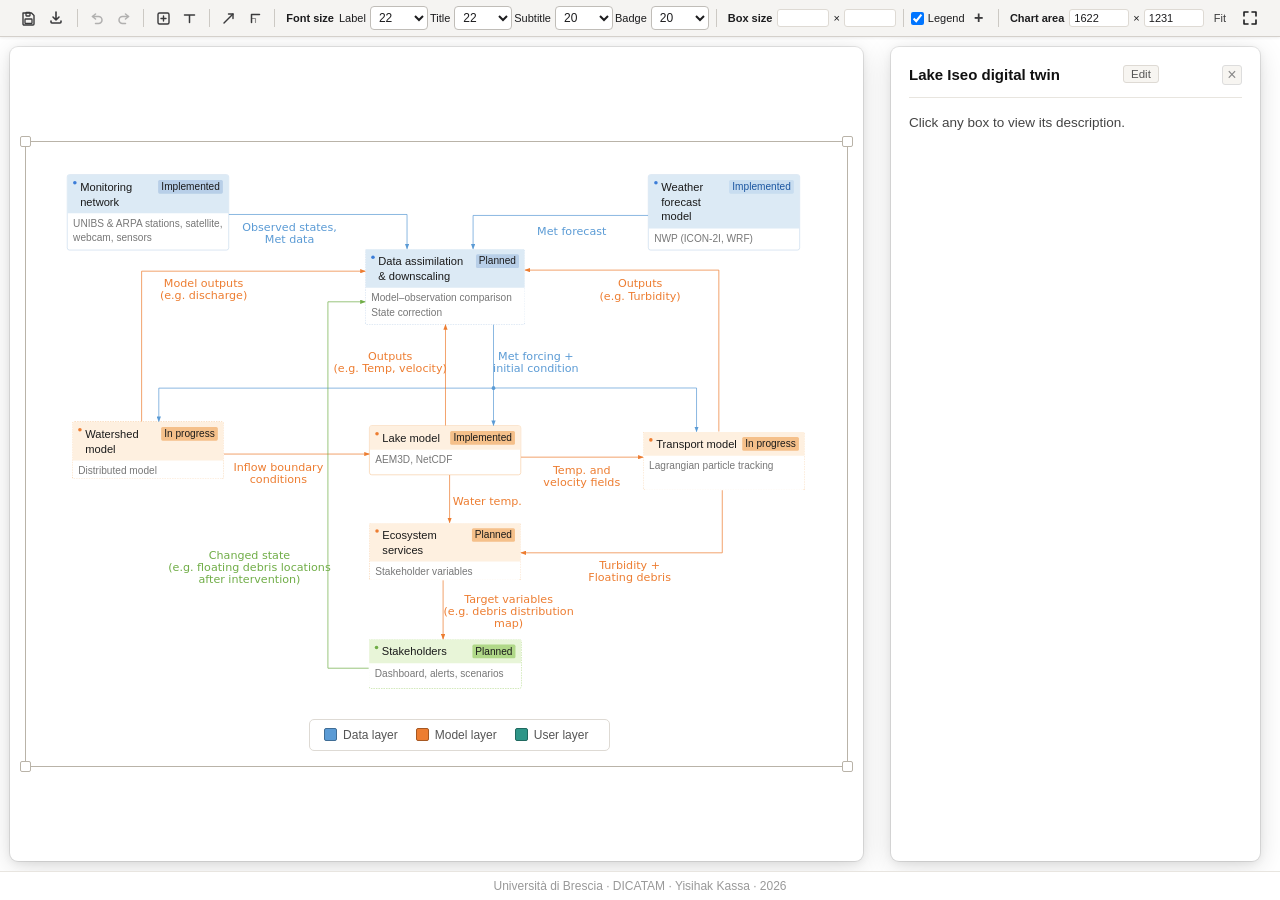
==== wiki/charts/Iseo_wiki.html @ 626d83ea "docs: publish interactive charts" ====
<!DOCTYPE html>
<html lang="en">
<head>
<meta charset="UTF-8">
<meta name="viewport" content="width=device-width, initial-scale=1.0">
<title>Lake Iseo Digital Twin — Data Flow</title>
<link rel="icon" href="data:image/svg+xml,%3Csvg xmlns='http://www.w3.org/2000/svg' viewBox='0 0 64 64'%3E%3Crect x='1' y='1' width='62' height='62' rx='13' fill='%23f7f5f1' stroke='%23d5d1c9' stroke-width='2'/%3E%3Cpath d='M32 32L14 14M32 32L50 14M32 32L32 52' stroke='%23b8b5b0' stroke-width='3' fill='none'/%3E%3Crect x='24' y='24' width='16' height='16' rx='4' fill='%233b7dd8'/%3E%3Ccircle cx='14' cy='14' r='6' fill='%233a8a3a'/%3E%3Ccircle cx='50' cy='14' r='6' fill='%23c89a20'/%3E%3Ccircle cx='32' cy='52' r='6' fill='%23999'/%3E%3C/svg%3E">
<link rel="stylesheet" href="chart.css">
<!-- KaTeX vendored locally (v0.17.0) so the page works offline -->
<link rel="stylesheet" href="vendor/katex/katex.min.css">
<script defer src="vendor/katex/katex.min.js"></script>
<script defer src="vendor/katex/contrib/auto-render.min.js"></script>
</head>
<body>

<div class="toolbar">
    <!-- File group: Save + Export -->
    <button id="save-btn" class="tb-icon-btn tb-edit" onclick="saveAll()" data-tip="Save">
      <svg width="15" height="15" viewBox="0 0 15 15" fill="none">
        <path d="M2 2h8.5L13 4.5V13a1 1 0 01-1 1H3a1 1 0 01-1-1V2z" stroke="currentColor" stroke-width="1.4" stroke-linejoin="round"/>
        <rect x="5" y="1.5" width="4" height="3.5" rx="0.5" stroke="currentColor" stroke-width="1.3"/>
        <rect x="4" y="8" width="7" height="4.5" rx="0.5" stroke="currentColor" stroke-width="1.3"/>
      </svg>
    </button>
    <div style="position:relative;display:inline-flex;">
      <button class="tb-icon-btn" onclick="toggleExportDrop(event)" data-tip="Export">
        <svg width="14" height="14" viewBox="0 0 14 14" fill="none">
          <path d="M7 1v8M4 6l3 3 3-3M2 10v1a1 1 0 001 1h8a1 1 0 001-1v-1" stroke="currentColor" stroke-width="1.6" stroke-linecap="round" stroke-linejoin="round"/>
        </svg>
      </button>
      <div class="export-drop" id="export-drop">
        <button onclick="exportPNG(); closeExportDrop()">
          <svg width="14" height="14" viewBox="0 0 14 14" fill="none"><rect x="1" y="1" width="12" height="12" rx="2" stroke="#888" stroke-width="1.3"/><path d="M3 9l2.5-3L8 8.5 9.5 6.5 11 9" stroke="#888" stroke-width="1.2" stroke-linecap="round" stroke-linejoin="round"/></svg>
          PNG
        </button>
        <button onclick="exportSVG(); closeExportDrop()">
          <svg width="14" height="14" viewBox="0 0 14 14" fill="none"><path d="M2 4a2 2 0 012-2h4l4 4v4a2 2 0 01-2 2H4a2 2 0 01-2-2V4z" stroke="#888" stroke-width="1.3"/><path d="M8 2v4h4" stroke="#888" stroke-width="1.3" stroke-linecap="round"/></svg>
          SVG
        </button>
        <button onclick="exportPDF(); closeExportDrop()">
          <svg width="14" height="14" viewBox="0 0 14 14" fill="none"><rect x="1" y="1" width="12" height="12" rx="2" stroke="#888" stroke-width="1.3"/><path d="M4 5h3.5a1.5 1.5 0 010 3H4V5z" stroke="#888" stroke-width="1.2" stroke-linecap="round"/><path d="M4 9h6" stroke="#888" stroke-width="1.2" stroke-linecap="round"/></svg>
          PDF
        </button>
      </div>
    </div>

    <div class="tb-sep tb-edit"></div>
    <!-- History group: Undo + Redo -->
    <button id="btn-undo" class="tb-icon-btn tb-edit" onclick="undo()" disabled data-tip="Undo (Ctrl+Z)">
      <svg width="15" height="15" viewBox="0 0 15 15" fill="none">
        <path d="M2.5 5.5h6a3.5 3.5 0 010 7H5.5" stroke="currentColor" stroke-width="1.5" stroke-linecap="round" stroke-linejoin="round"/>
        <path d="M5.5 3L2.5 5.5l3 2.5" stroke="currentColor" stroke-width="1.5" stroke-linecap="round" stroke-linejoin="round"/>
      </svg>
    </button>
    <button id="btn-redo" class="tb-icon-btn tb-edit" onclick="redo()" disabled data-tip="Redo (Ctrl+Y)">
      <svg width="15" height="15" viewBox="0 0 15 15" fill="none">
        <path d="M12.5 5.5H6.5a3.5 3.5 0 000 7H9.5" stroke="currentColor" stroke-width="1.5" stroke-linecap="round" stroke-linejoin="round"/>
        <path d="M9.5 3l3 2.5-3 2.5" stroke="currentColor" stroke-width="1.5" stroke-linecap="round" stroke-linejoin="round"/>
      </svg>
    </button>

    <div class="tb-sep tb-edit"></div>
    <!-- Insert group: Box + Text -->
    <button class="tb-icon-btn tb-edit" onclick="showAddNodeDialog()" data-tip="Add box">
      <svg width="15" height="15" viewBox="0 0 15 15" fill="none">
        <rect x="2" y="2" width="11" height="11" rx="1.5" stroke="currentColor" stroke-width="1.4"/>
        <path d="M7.5 5v5M5 7.5h5" stroke="currentColor" stroke-width="1.4" stroke-linecap="round"/>
      </svg>
    </button>
    <button class="tb-icon-btn tb-edit" onclick="addFloatingText()" data-tip="Add text label">
      <svg width="15" height="15" viewBox="0 0 15 15" fill="none">
        <path d="M2.5 4h10M7.5 4v7.5" stroke="currentColor" stroke-width="1.5" stroke-linecap="round"/>
      </svg>
    </button>

    <div class="tb-sep tb-edit"></div>
    <!-- Draw group: Arrow + Ortho constraint + Delete arrow -->
    <button id="btn-add-arrow" class="tb-icon-btn tb-edit" onclick="startDrawMode()" data-tip="Draw arrow">
      <svg width="15" height="15" viewBox="0 0 15 15" fill="none">
        <path d="M3 12L12 3" stroke="currentColor" stroke-width="1.4" stroke-linecap="round"/>
        <path d="M12 3H7.5M12 3V7.5" stroke="currentColor" stroke-width="1.4" stroke-linecap="round" stroke-linejoin="round"/>
      </svg>
    </button>
    <button id="btn-ortho-drag" class="tb-icon-btn tb-edit" onclick="toggleOrthoDrag()" data-tip="Constrain drag to H/V axis">
      <svg width="15" height="15" viewBox="0 0 15 15" fill="none">
        <path d="M3.5 11.5V3.5h8" stroke="currentColor" stroke-width="1.5" stroke-linecap="round" stroke-linejoin="round"/>
        <path d="M3.5 7.5h4v4" stroke="currentColor" stroke-width="1.1" stroke-linecap="round" stroke-linejoin="round" opacity="0.55"/>
      </svg>
    </button>
    <button id="btn-delete-arrow" class="tb-icon-btn tb-edit" onclick="deleteSelectedArrow()" data-tip="Delete selected arrow" style="display:none;color:#c0392b;">
      <svg width="15" height="15" viewBox="0 0 15 15" fill="none">
        <path d="M3 12L11 4" stroke="currentColor" stroke-width="1.3" stroke-linecap="round" opacity="0.4"/>
        <path d="M11 4H7.5M11 4V7.5" stroke="currentColor" stroke-width="1.3" stroke-linecap="round" stroke-linejoin="round" opacity="0.4"/>
        <path d="M2.5 11l3 3M5.5 11l-3 3" stroke="currentColor" stroke-width="1.5" stroke-linecap="round"/>
      </svg>
    </button>

    <div class="tb-sep tb-edit"></div>
    <!-- Format group: font sizes -->
    <span class="tb-group-label tb-edit">Font size</span>
    <div class="tb-fs-row tb-edit" data-tip="Arrow label font size">
      <span class="tb-label">Label</span>
      <select id="label-font-size">
        <option>8</option><option>9</option><option>10</option><option>11</option>
        <option>11.5</option><option>12</option><option>13</option>
        <option>14</option><option>16</option><option>18</option><option selected>20</option>
        <option>22</option><option>24</option><option>28</option><option>36</option>
        <option>48</option><option>72</option>
      </select>
    </div>
    <div class="tb-fs-row tb-edit" data-tip="Node title font size">
      <span class="tb-label">Title</span>
      <select id="ntitle-font-size">
        <option>8</option><option>9</option><option>10</option><option>11</option>
        <option>11.5</option><option>12</option><option>13</option>
        <option>14</option><option>16</option><option>18</option><option selected>20</option>
        <option>22</option><option>24</option><option>28</option><option>36</option>
        <option>48</option><option>72</option>
      </select>
    </div>
    <div class="tb-fs-row tb-edit" data-tip="Node subtitle font size">
      <span class="tb-label">Subtitle</span>
      <select id="nsub-font-size">
        <option>8</option><option>9</option><option>10</option><option>11</option>
        <option>11.5</option><option>12</option><option>13</option>
        <option>14</option><option>16</option><option>18</option><option selected>20</option>
        <option>22</option><option>24</option><option>28</option><option>36</option>
        <option>48</option><option>72</option>
      </select>
    </div>
    <div class="tb-fs-row tb-edit" data-tip="Status badge font size">
      <span class="tb-label">Badge</span>
      <select id="badge-font-size">
        <option>8</option><option>9</option><option>10</option><option>11</option>
        <option>11.5</option><option>12</option><option>13</option>
        <option>14</option><option>16</option><option>18</option><option selected>20</option>
        <option>22</option><option>24</option><option>28</option><option>36</option>
        <option>48</option><option>72</option>
      </select>
    </div>

    <div class="tb-sep tb-edit"></div>
    <!-- Box group: exact dimensions for the open box, or every shift-selected box. -->
    <span class="tb-group-label tb-edit">Box size</span>
    <div class="tb-fs-row tb-edit" data-tip="Width × height of the selected box or boxes, in canvas units">
      <input type="number" id="node-w-input" min="80" max="20000" step="1"
             aria-label="Box width"
             style="width:52px;font-family:inherit;font-size:11px;padding:2px 4px;
                    border:1px solid #dedad4;border-radius:3px;background:#fff;color:#1c1c1e;">
      <span class="tb-label">×</span>
      <input type="number" id="node-h-input" min="36" max="20000" step="1"
             aria-label="Box height"
             style="width:52px;font-family:inherit;font-size:11px;padding:2px 4px;
                    border:1px solid #dedad4;border-radius:3px;background:#fff;color:#1c1c1e;">
    </div>

    <div class="tb-sep"></div>
    <!-- Legend group: show/hide toggle + add item (kept out of the legend's
         own flex row so its measured width/drag-box never includes an add
         control — see chart.md "Legend" section) -->
    <label class="tb-fs-row" style="cursor:pointer;" data-tip="Show / hide the colour legend">
      <input type="checkbox" id="legend-toggle" checked style="cursor:pointer;margin:0;">
      <span class="tb-label">Legend</span>
    </label>
    <button class="tb-icon-btn tb-edit" onclick="addLegendItem()" data-tip="Add legend item" style="font-size:16px;font-weight:600;">+</button>

    <div class="tb-sep tb-edit"></div>
    <!-- Chart area group: exact dimensions of the bordered drawing region, the
         typed alternative to dragging the stage's edge/corner grips. -->
    <span class="tb-group-label tb-edit">Chart area</span>
    <div class="tb-fs-row tb-edit" data-tip="Width × height of the bordered chart area, in canvas units">
      <input type="number" id="canvas-w-input" min="300" max="20000" step="10"
             style="width:60px;font-family:inherit;font-size:11px;padding:2px 4px;
                    border:1px solid #dedad4;border-radius:3px;background:#fff;color:#1c1c1e;">
      <span class="tb-label">×</span>
      <input type="number" id="canvas-h-input" min="300" max="20000" step="10"
             style="width:60px;font-family:inherit;font-size:11px;padding:2px 4px;
                    border:1px solid #dedad4;border-radius:3px;background:#fff;color:#1c1c1e;">
    </div>
    <button class="tb-icon-btn tb-text-btn tb-edit" onclick="fitCanvasToContent()"
            data-tip="Shrink-wrap the chart area around its content">Fit</button>

  <!-- View group: Fullscreen alone, pushed to the right -->
  <div class="export-wrap">
    <button id="btn-fullscreen" onclick="toggleFullscreen()" data-tip="Fullscreen">
      <svg width="14" height="14" viewBox="0 0 14 14" fill="none">
        <path id="fs-icon-path" d="M1 5V1h4M9 1h4v4M13 9v4H9M5 13H1V9" stroke="#1c1c1e" stroke-width="1.6" stroke-linecap="round" stroke-linejoin="round"/>
      </svg>
    </button>
  </div>

</div><!-- /toolbar -->

<div class="body">

  <div class="chart-area">

  <div id="readonly-export">
    <button onclick="toggleReadonlyExport(event)" aria-label="Export chart">
      <svg width="14" height="14" viewBox="0 0 14 14" fill="none" aria-hidden="true">
        <path d="M7 1v8M4 6l3 3 3-3M2 10v1a1 1 0 001 1h8a1 1 0 001-1v-1" stroke="currentColor" stroke-width="1.6" stroke-linecap="round" stroke-linejoin="round"/>
      </svg>
      <span>Download</span>
    </button>
    <div id="readonly-export-drop">
      <button onclick="exportPNG(); closeReadonlyExport()">PNG</button>
      <button onclick="exportSVG(); closeReadonlyExport()">SVG</button>
      <button onclick="exportPDF(); closeReadonlyExport()">PDF</button>
    </div>
  </div>

  <div class="canvas-wrap">
  <div class="canvas-stage" id="canvas-stage">
  <div class="canvas" id="canvas">
  <div id="canvas-margin-guide"></div>
  <div class="center-snap-guide vertical" id="center-snap-guide-x"></div>
  <div class="center-snap-guide horizontal" id="center-snap-guide-y"></div>
  <svg id="svgl" xmlns="http://www.w3.org/2000/svg">
    <defs>
      <!-- blue: atmospheric forcing -->
      <marker id="mbl" markerWidth="8" markerHeight="6" refX="7" refY="3" orient="auto"><polygon points="0,0 8,3 0,6" fill="#5b9bd5"/></marker>
      <!-- teal: hydrological forcing -->
      <marker id="mtl" markerWidth="8" markerHeight="6" refX="7" refY="3" orient="auto"><polygon points="0,0 8,3 0,6" fill="#2e9688"/></marker>
      <!-- orange: validation -->
      <marker id="mor" markerWidth="8" markerHeight="6" refX="7" refY="3" orient="auto"><polygon points="0,0 8,3 0,6" fill="#ed7d31"/></marker>
      <!-- green: assimilation -->
      <marker id="mgr" markerWidth="8" markerHeight="6" refX="7" refY="3" orient="auto"><polygon points="0,0 8,3 0,6" fill="#70ad47"/></marker>
      <!-- purple: model cascade -->
      <marker id="mpu" markerWidth="8" markerHeight="6" refX="7" refY="3" orient="auto"><polygon points="0,0 8,3 0,6" fill="#7030a0"/></marker>
    </defs>
  </svg>

  <!-- DATA SOURCES (top row) -->
  <div class="node" id="N-icon" style="width:180px;" onclick="open_panel('icon')">
    <div class="node-head"><div class="dot"></div><span class="ntitle"></span><span class="badge"></span></div>
    <div class="nsub"></div>
  </div>

  <div class="node src" id="N-mon" style="width:200px;" onclick="open_panel('mon')">
    <div class="node-head"><div class="dot"></div><span class="ntitle"></span><span class="badge"></span></div>
    <div class="nsub"></div>
  </div>

  <!-- MODELS -->
  <div class="node" id="N-aem" style="width:250px;" onclick="open_panel('aem')">
    <div class="node-head"><div class="dot"></div><span class="ntitle"></span><span class="badge"></span></div>
    <div class="nsub"></div>
  </div>

  <div class="node prog" id="N-wsm" style="width:180px;" onclick="open_panel('wsm')">
    <div class="node-head"><div class="dot"></div><span class="ntitle"></span><span class="badge"></span></div>
    <div class="nsub"></div>
  </div>

  <div class="node plan" id="N-tbm" style="width:195px;" onclick="open_panel('tbm')">
    <div class="node-head"><div class="dot"></div><span class="ntitle"></span><span class="badge"></span></div>
    <div class="nsub"></div>
  </div>

  <div class="node plan" id="N-eco" style="width:185px;" onclick="open_panel('eco')">
    <div class="node-head"><div class="dot"></div><span class="ntitle"></span><span class="badge"></span></div>
    <div class="nsub"></div>
  </div>

  <!-- VALIDATION / DATA ASSIMILATION -->
  <div class="node prog" id="N-vda" style="width:250px;" onclick="open_panel('vda')">
    <div class="node-head"><div class="dot"></div><span class="ntitle"></span><span class="badge"></span></div>
    <div class="nsub"></div>
  </div>

  <!-- OUTPUTS -->
  <div class="node" id="N-arc" style="width:280px;" onclick="open_panel('arc')">
    <div class="node-head"><div class="dot"></div><span class="ntitle"></span><span class="badge"></span></div>
    <div class="nsub"></div>
  </div>

  <div class="node" id="N-dash" style="width:160px;" onclick="open_panel('dash')">
    <div class="node-head"><div class="dot"></div><span class="ntitle"></span><span class="badge"></span></div>
    <div class="nsub"></div>
  </div>

  <div class="node plan" id="N-stk" style="width:155px;" onclick="open_panel('stk')">
    <div class="node-head"><div class="dot"></div><span class="ntitle"></span><span class="badge"></span></div>
    <div class="nsub"></div>
  </div>

  </div><!-- /canvas -->

  <div id="canvas-legend" title="Drag to move · Double-click a label to rename · Click a swatch to recolour · Drag right edge to resize"
    style="position:absolute;left:50%;bottom:14px;transform:translateX(-50%);
    z-index:4;display:flex;flex-direction:row;flex-wrap:wrap;align-items:center;gap:8px 18px;
    pointer-events:auto;cursor:move;
    background:rgba(255,255,255,0.88);border:1px solid #dedad4;border-radius:5px;
    padding:8px 14px;
    font-family:-apple-system,BlinkMacSystemFont,'Segoe UI',sans-serif;font-size:12px;color:#555;">
  </div>

  <div class="stage-rh stage-rh-n" data-dir="n" title="Drag to resize"></div>
  <div class="stage-rh stage-rh-s" data-dir="s" title="Drag to resize"></div>
  <div class="stage-rh stage-rh-e" data-dir="e" title="Drag to resize"></div>
  <div class="stage-rh stage-rh-w" data-dir="w" title="Drag to resize"></div>
  <div class="stage-resize-handle se" id="stage-resize-handle" data-dir="se" title="Drag to resize the chart area"></div>
  <div class="stage-resize-handle sw" data-dir="sw" title="Drag to resize the chart area"></div>
  <div class="stage-resize-handle ne" data-dir="ne" title="Drag to resize the chart area"></div>
  <div class="stage-resize-handle nw" data-dir="nw" title="Drag to resize the chart area"></div>

  </div><!-- /canvas-stage -->

  </div><!-- /canvas-wrap -->

  </div><!-- /chart-area -->

  <div class="split-handle" id="split-handle" title="Drag to resize"></div>

  <!-- SIDE PANEL -->
  <div class="side" id="side">
    <div class="side-inner" id="side-inner">
      <div class="side-header">
        <div>
          <div class="side-title" id="side-title"></div>
        </div>
        <span class="side-badge" id="side-badge"></span>
        <button class="side-edit-btn" id="side-edit-btn" onclick="toggleSidebarEdit()">Edit</button>
        <div class="side-close" onclick="close_panel()">×</div>
      </div>
      <div id="side-content"></div>
    </div>
  </div>

  <!-- EDIT PANE -->
  <div class="side-edit-pane" id="side-edit-pane">
    <div class="side-edit-inner">
      <div class="side-edit-header">
        <span class="side-edit-label">Editor</span>
        <div class="side-edit-actions">
          <button class="side-save-btn" onclick="saveSidebarEdit()">Save</button>
          <button class="side-cancel-btn" onclick="cancelSidebarEdit()">Close</button>
        </div>
      </div>
      <div class="side-edit-fields" id="side-edit-fields">
        <label class="side-edit-field">
          <span class="side-edit-fieldlabel">Title</span>
          <input type="text" id="side-title-input" oninput="onSidebarMetaInput()" placeholder="Box title">
        </label>
        <label class="side-edit-field">
          <span class="side-edit-fieldlabel">Status banner</span>
          <input type="text" id="side-badge-input" oninput="onSidebarMetaInput()" placeholder="e.g. Planned">
        </label>
      </div>
      <textarea id="side-textarea" oninput="onSidebarInput()" placeholder="Write content here.&#10;&#10;$x^2$ inline math&#10;$$\frac{a}{b}$$ display math"></textarea>
      <div class="side-math-hint"># Heading · **bold** · *italic* · `code` · [text](url) · - list · --- · $…$ math · Ctrl+S</div>
    </div>
  </div>

</div><!-- /body -->
<div id="ui-tooltip"></div>

<footer>
  <span id="footer-text">Università di Brescia · DICATAM · Yisihak Kassa · 2026</span>
</footer>

<script id="chart-document" type="application/json">
{
  "schemaVersion": 1,
  "data": {
    "icon": {
      "title": "NWP",
      "badge": "Implemented",
      "bcls": "impl",
      "nsub": "ICON-2I · GRIB"
    },
    "mon": {
      "title": "Monitoring network",
      "badge": "Implemented",
      "bcls": "impl",
      "nsub": "UNIBS stations (Castro, Iseo) · ARPA Darfo"
    },
    "aem": {
      "title": "AEM3D lake model",
      "badge": "Implemented",
      "bcls": "impl",
      "nsub": "3-D hydro · 35 MET zones · twice-daily"
    },
    "wsm": {
      "title": "Watershed model",
      "badge": "Implemented",
      "bcls": "impl",
      "nsub": "Distributed model"
    },
    "tbm": {
      "title": "Transport & biogeochem model",
      "badge": "Planned",
      "bcls": "plan",
      "nsub": "sediment · nutrients · tracers"
    },
    "eco": {
      "title": "Ecosystem services",
      "badge": "Planned",
      "bcls": "plan",
      "nsub": "DO · algae · habitat · alerts"
    },
    "vda": {
      "title": "Validation & data assimilation",
      "badge": "In progress",
      "bcls": "prog",
      "nsub": "Model–observation comparison\u003cbr>State correction (planned)"
    },
    "arc": {
      "title": "Forecast archive",
      "badge": "Implemented",
      "bcls": "impl",
      "nsub": "72-h T · velocity · level · CF-NetCDF"
    },
    "dash": {
      "title": "Dashboard",
      "badge": "Implemented",
      "bcls": "impl",
      "nsub": "React · FastAPI · D3.js"
    },
    "stk": {
      "title": "Stakeholders",
      "badge": "Planned",
      "bcls": "plan",
      "nsub": "alerts · scenarios · dam control"
    }
  },
  "canvas": {
    "w": 1622,
    "h": 1231,
    "manual": false,
    "scale": 1
  },
  "positions": {
    "icon": {
      "x": 1229,
      "y": 64,
      "w": 300,
      "h": 150
    },
    "mon": {
      "x": 81,
      "y": 64,
      "w": 320,
      "h": 150
    },
    "aem": {
      "x": 678,
      "y": 560,
      "w": 300,
      "h": 98
    },
    "wsm": {
      "x": 91,
      "y": 552,
      "w": 300,
      "h": 114
    },
    "tbm": {
      "x": 1219,
      "y": 572,
      "w": 320,
      "h": 116
    },
    "eco": {
      "x": 678,
      "y": 752,
      "w": 300,
      "h": 114
    },
    "vda": {
      "x": 670,
      "y": 211,
      "w": 316,
      "h": 150
    },
    "stk": {
      "x": 677,
      "y": 982,
      "w": 302,
      "h": 98
    }
  },
  "labelPositions": {
    "arrow_1780231744722_lbl": {
      "x": 833.4323933023496,
      "y": 1073.5590516528734,
      "r": 0
    },
    "arrow_1780244085872_lbl": {
      "x": 580.7997727346083,
      "y": 633.6963645441867,
      "r": 270
    },
    "arrow_1780247906340_lbl": {
      "x": 483.62867721413926,
      "y": 712.4739816043522,
      "r": 0
    },
    "arrow_1780758105910_lbl": {
      "x": 1040.5980221817035,
      "y": 645.675881932744,
      "r": 270
    },
    "arrow_1783328888956_lbl": {
      "x": 901.5566464548671,
      "y": 649.1795881078518,
      "r": 270
    },
    "arrow_1787157009436_lbl": {
      "x": 520.5730341451522,
      "y": 175.15897806187238,
      "r": 0
    },
    "arrow_1787157209542_lbl": {
      "x": 1078.2364161696605,
      "y": 183.85213240868381,
      "r": 0
    },
    "arrow_1787157290240_lbl": {
      "x": 1007.3193444136912,
      "y": 431.2603593578145,
      "r": 0
    },
    "arrow_1787157559462_lbl": {
      "x": 1192.5593007053048,
      "y": 844.3061249638757,
      "r": 0
    },
    "arrow_1787158048524_lbl": {
      "x": 445.9616788321167,
      "y": 791.219432806334,
      "r": 0
    },
    "arrow_1787158250409_lbl": {
      "x": 911.4147419423563,
      "y": 716.2996198030719,
      "r": 0
    },
    "arrow_1787158357139_lbl": {
      "x": 1098.0219717738926,
      "y": 655.1644237079252,
      "r": 0
    },
    "arrow_1787158858606_lbl": {
      "x": 350.8500683504452,
      "y": 285.9522068709198,
      "r": 0
    },
    "arrow_1787158917851_lbl": {
      "x": 719.4895090919235,
      "y": 431.18222106206315,
      "r": 0
    },
    "arrow_1787158961352_lbl": {
      "x": 1213.258446116651,
      "y": 287.32959612128394,
      "r": 0
    },
    "arrow_1787162081123_lbl": {
      "x": 498.54723335878685,
      "y": 650.0048929231065,
      "r": 0
    },
    "arrow_1787158152295_lbl": {
      "x": 953.4784418013293,
      "y": 909.9291952369858,
      "r": 0
    },
    "arrow_1787597335761_lbl": {
      "x": 441.47804516423355,
      "y": 823.8289803971813,
      "r": 0
    }
  },
  "deletedNodes": [
    "cnode_1783320985926",
    "cnode_1780556617482",
    "arc",
    "dash",
    "cnode_1787600547685"
  ],
  "customNodes": {},
  "textOverrides": {
    "aem": {
      "title": "Lake model",
      "badge": "Implemented",
      "bcls": "impl",
      "nsub": "AEM3D, NetCDF "
    },
    "wsm": {
      "title": "Watershed model",
      "badge": "In progress",
      "bcls": "prog",
      "nsub": "Distributed model"
    },
    "mon": {
      "title": "Monitoring network",
      "badge": "Implemented",
      "bcls": "impl",
      "nsub": "UNIBS & ARPA stations, \nsatellite, webcam, sensors"
    },
    "arc": {
      "title": "State and forecast archive",
      "badge": "Implemented",
      "bcls": "impl",
      "nsub": "NetCDF . Continuously updated . Keeps track of state history"
    },
    "tbm": {
      "title": "Transport model",
      "badge": "In progress",
      "bcls": "prog",
      "nsub": "Lagrangian particle tracking"
    },
    "eco": {
      "title": "Ecosystem services",
      "badge": "Planned",
      "bcls": "plan",
      "nsub": "Stakeholder variables"
    },
    "dash": {
      "title": "GUI",
      "badge": "In progress",
      "bcls": "prog",
      "nsub": "User friendly"
    },
    "stk": {
      "title": "Stakeholders",
      "badge": "Planned",
      "bcls": "plan",
      "nsub": "Dashboard, alerts, scenarios"
    },
    "vda": {
      "title": "Data assimilation & downscaling",
      "badge": "Planned",
      "bcls": "plan",
      "nsub": "Model–observation comparison\nState correction"
    },
    "icon": {
      "title": "Weather forecast model",
      "badge": "Implemented",
      "bcls": "impl",
      "nsub": "NWP (ICON-2I, WRF)"
    }
  },
  "styleOverrides": {
    "wsm": {
      "dot": "#ed7d31",
      "border": "#f5c08a",
      "bg": "#fef0e0"
    },
    "aem": {
      "dot": "#ed7d31",
      "border": "#f5c08a",
      "bg": "#fef0e0"
    },
    "eco": {
      "dot": "#ed7d31",
      "border": "#f5c08a",
      "bg": "#fef0e0",
      "label": "Model layer"
    },
    "tbm": {
      "dot": "#ed7d31",
      "border": "#f5c08a",
      "bg": "#fef0e0",
      "label": "Model layer"
    },
    "mon": {
      "dot": "#3b7dd8",
      "border": "#b8cfe8",
      "bg": "#dceaf5"
    },
    "vda": {
      "dot": "#3b7dd8",
      "border": "#b8cfe8",
      "bg": "#dceaf5"
    },
    "dash": {
      "dot": "#7030a0",
      "border": "#c4a8d8",
      "bg": "#f0eaf7"
    },
    "stk": {
      "dot": "#70ad47",
      "border": "#b0d888",
      "bg": "#e8f5d8",
      "label": "Water quality"
    },
    "cnode_1780556617482": {
      "dot": "#5b9bd5",
      "border": "#aac8ea",
      "bg": "#ddeaf7",
      "label": "Data layer"
    },
    "cnode_1783320985926": {
      "dot": "#ed7d31",
      "border": "#f5c08a",
      "bg": "#fef0e0",
      "label": "Model layer"
    }
  },
  "sidebar": {
    "icon": "# Source\nMeteoHub's ICON-2I regional NWP model, 2.2 km horizontal resolution over Italy. Issued 2× daily (00, 12 UTC), 72-hour forecast horizon. Accessed via MeteoHub API.\n\nICON-2I model:\n- [ItaliaMeteo short-term forecasts](https://www.agenziaitaliameteo.it/en/meteorology/forecasts/short-term-forecasts-italy/)\n- [ICON model](https://www.icon-model.org/)\n\nWRF model:\n- [MISTRAL WRF forecasts](https://mistral-cat.hpc.cineca.it/dataset/previsioni-meteorologiche-modello-wrf)\n- [WRF users](https://www2.mmm.ucar.edu/wrf/users/)\n\n# Target outputs\n- Air temperature at 2m (°C)\n- Wind speed at 10m (m/s)\n- Wind direction at 10m (°)\n- Shortwave radiation at surface (W/m²)\n- Cloud cover (%)\n- Precipitation (mm/h)\n- Relative humidity (%)\n- Pressure at surface (hPa)\n\n# Role\nAtmospheric forcing for AEM3D. Also displayed in a user-friendly way to stakeholders on the dashboard.\n\n# Format\nGRIB2 download → NetCDF extraction (cfgrib) → AEM3D MET `.dat` files. Bilinear interpolation to the lake grid. Filtered by forecast reference time.",
    "mon": "# Source\n1. Lake stations operated by the University of Brescia: Lake floating station (LS), Castro (eastern shore, SS1) and Iseo (southern shore SS2). Accessed via FTP.\n\nLS (1/min-1/10min): wind speed and direction (1/min), lake temperature profile (1/10min), net total radiation (1/min). Details at: [LS station](https://hydraulics.unibs.it/hydraulics/il-monitoraggio-del-lago-diseo/lsd/)\n\nSS1 (1/min): wind speed and direction, lake's level, air temperature and relative humidity, short wave radiation, atmospheric pressure. Details at: [SS1 station](https://hydraulics.unibs.it/hydraulics/il-monitoraggio-del-lago-diseo/ss1/)\n\nSS2 (1/min):  wind speed and direction, lake's level, air temperature and relative humidity, short wave radiation, atmospheric pressure. Details at: [SS2 station](https://hydraulics.unibs.it/hydraulics/il-monitoraggio-del-lago-diseo/ss2/)\n\n2. River gauge (ARPA Lombardia)\n\nDarfo (1/10 min): Hydrometric level gauge on the Oglio River at Darfo, upstream of Lake Iseo. Level converted to discharge via a calibrated rating curve. Data are available at: [ARPA Lombardia data request](https://www.arpalombardia.it/temi-ambientali/meteo-e-clima/form-richiesta-dati/)\n\n3. Remote observations\n\n- Optical images provided by Sentinel 2 and Sentinel 3 (≈1/2 days)\n- Webcam images framing the northern part of the lake (1/15min).\n\n# Target outputs\n- Wind speed (m/s) and direction (°)\n- Air temperature (°C) and relative humidity (%)\n- Short and long wave radiation (W/m2)\n- Water temperature profile along the water column (°C)\n- River discharge (m3/s)\n- Optical images of the surface of the lake\n\n# Roles\n**NWP bias assessment:** Station wind, radiation, and temperature are compared against ICON-2I fields at the same locations. This reveals systematic NWP biases driven by local topography not resolved by the 2 km grid and allow a proper elaboration of the atmosphetic forcing to optimize the simulation of lake circulation\n\n**Initial conditions:** Water temperature profile is used to initialize AEM3D and remote observations are elaborated by specific models to provide the initial debris distribution for the transport models.\n\n**Model evaluation:** Observed lake surface temperatures are compared against AEM3D simulated profiles to assess model performance.",
    "aem": "# Source\nAEM3D (Aquatic Ecosystem Model 3D) is a numerical modeling tool used to simulate hydrodynamic and thermodynamic processes in aquatic systems. AEM3D accounts for environmental forcing such as inflows, thermal and mechanical fluxes at the surface.\n\nFull documentation is made available at [AEM3D documentation](https://www.hydronumerics.com.au/software/aquatic-ecosystem-model-3d)\n\n# Target inputs\n- Lake's bathymetry\n- Air temperature at 2m (°C)\n- Wind speed at 10m (m/s)\n- Wind direction at 10m (°)\n- Shortwave radiation at surface (W/m²)\n- Cloud cover (%)\n- Precipitation (mm/h)\n- Relative humidity (%)\n- Inflows discharge (m3/s), temperature (°C) and turbidity (FTU)\n- Outflow discharge (m3/s)\n- Initial condition for temperature (°C) and turbidity (FTU)\n\n# Target outputs\n- Water velocities (m/s)\n- Water temperature (°C)\n- Turbidity (FTU)\n- Water level (m)\n\n# Format and operational mode\nTwice-daily forecast cycle driven by ICON-2I (00 and 12 UTC). Two-phase execution: state advance to next issue time, then 72-hour forecast product. Warm-start from restart file preserves thermal stratification.\n\n# Role\nProvides the input to the transport model and to the module aimed at quantifying the ecosystem services.",
    "wsm": "# Source\nThe implemented watershed model is a simplified, computationally efficient tool for the preliminary assessment of river water quality, particularly suited to poorly monitored basins and stable low-flow periods. Starting from a digital elevation model (DEM), it automatically reconstructs the drainage network and its geometric and topological properties, representing it as a non-binary tree. Recursive procedures are then used to calculate discharge, hydraulic characteristics, mass and energy balances, and chemical processes throughout the network. The model estimates natural discharge from the drained area, while empirical relationships determine channel width, depth, velocity, and bed roughness. Users must provide meteorological data, water-quality parameters, and information about pollutant sources, discharges, withdrawals, and artificial diversions.\n\nPilotti, M. and Rosso, R. (1990) “SHELL: a general framework for modelling the distributed response of a drainage basin”, Proceedings of the Eighth International Conference on Computational Methods in Water Resources, Held in Venice, Italy, June 11-15, 1990.\n\nPilotti, M. Chapra S. C. and Valerio, G. (2019). Steady-State Distributed Modeling of Dissolved Oxygen in Data-Poor, Sewage Dominated River Systems Using Drainage Networks, Environmental Modeling and Software, 111,  153-169, [DOI](https://doi.org/10.1016/j.envsoft.2018.08.027).\n\n# Target inputs\n- gridded precipitation (mm/h)\n- air temperature (°C)\n- watershed initial conditions\n\n# Target outputs\n- discharge Q(t) (m³/s)\n- inflow temperature (°C)\n- suspended sediment (g/L)\n\n# Role\nHydrological forcing for AEM3D.",
    "tbm": "# Target inputs\n- Water velocities (m/s)\n- Water temperature (°C)\n- Turbidity (FTU)\n- Optical images of the surface waters\n- Water level (m)\n\n# Target outputs\n- Map of the surface distribution of the target variables (turbidity, macrophytes, floating debris etc.)\n\n# Role\nProvides the input to the module aimed at quantifying the ecosystem services",
    "eco": "# Status\nPlanned. Awaiting transport model outputs and water quality module coupling.\n\n# Target inputs\n- Wind speed and direction\n- Water velocities (m/s)\n- Water temperature (°C)\n- Turbidity map (FTU)\n- Maps of floating debris\n\n# Target output\n- Water level threshold and wind alerts\n- Areas with the highest probability of floating debris accumulation, enabling targeted clean-up activities.\n- Turbidity and temperature hotspots.",
    "vda": "# Purpose\nCorrects the model with new observations. Receives observations from the monitoring network and NWP fields from ICON-2I, compares them against AEM3D simulated outputs, and feeds corrected state back into the model once a DA scheme is operational.\n\n# Implemented: observation comparison\nStation wind, radiation, and temperature (UNIBS) are compared against co-located ICON-2I NWP fields, quantifying systematic biases, especially for wind in complex topography. Simulated lake temperature profiles are compared against Castro station measurements to assess AEM3D thermal skill.\n\n- NWP bias (wind, radiation, T)\n- T profile skill score\n- stratification timing\n\n# Planned: data assimilation\nObserved lake surface temperatures and met variables will be used to correct AEM3D initial conditions. This reduces drift between forecast cycles and improves restart state accuracy. Method to be defined (e.g. nudging, optimal interpolation, EnKF).\n\n# Outputs\nSkill scores and uncertainty bounds → Dashboard (so stakeholders see model reliability). Corrected initial conditions → AEM3D (closes the digital twin feedback loop).",
    "arc": "# Contents\n3-D temperature (°C)3-D velocity (m/s)water level (m a.s.l.)station depth profiles.\n\n# Structure\nNetCDF files per station, indexed by `forecast_reference_time` and `forecast_period`. Each twice-daily operational run appends one entry.\n\n# Role\nPersistent record of all operational forecast runs. Source for dashboard queries and validation against station observations.\n\n# Links\n[Wiki page](https://github.com/giuliavalerio/PROVA/wiki/Aquatic-Ecosystem-model-of-Lake-Iseo)\n",
    "dash": "# Stack\nReact + Vite + D3.js frontend, FastAPI backend. Reads forecast archive NetCDF directly, without an intermediate database for simulation data.\n\n# Current views\n- Depth–time temperature heatmap (click to select time/depth)\n- Vertical temperature profile at selected time\n- Surface temperature time series\n- Depth-specific temperature time series\n\n# Aggregation\nRaw / daily / weekly / monthly with avg / min / max / median, all computed in the browser.\n\n# Future additions\nDO profiles, turbidity, velocity maps, scenario comparison, threshold alerts.",
    "stk": "# Status\nPlanned. Engagement begins once the dashboard prototype is ready.\n\n# Groups\n- Dam operators: real-time level forecasts and gate scenario testing\n- ARPA Lombardia: model outputs and validation data sharing\n- Water utilities: intake temperature and level forecasts\n- Municipal authorities: flood and drought early warning\n\n# Feedback loop\nDam gate control decisions translate back into AEM3D boundary conditions (offtake rates, outlet levels), closing the operational digital twin loop.",
    "cnode_1780556617482": "# Status\nPlanned. This statistical downscaling layer sits between the NWP model and the lake and watershed models.\n\n# Purpose\nRefine coarse ICON-2I fields toward local conditions the 2 km grid cannot resolve, such as wind channelling near Iseo, using monitoring-network observations as a reference.\n\n# Approach\nStatistical / empirical correction. Method to be defined.",
    "_overview_": "Click any box to view its description.",
    "_overview_title_": "Lake Iseo digital twin"
  },
  "arrows": [
    {
      "id": "arrow_1787157009436",
      "src": {
        "node": "mon",
        "fx": 1,
        "fy": 0.527964240077136
      },
      "dst": {
        "node": "vda",
        "fx": 0.26201132398988675,
        "fy": 0
      },
      "waypoints": [
        [
          752.7955736376815,
          143.19465146173587
        ]
      ],
      "color": "#5b9bd5",
      "marker": "mbl",
      "dashed": false,
      "label": {
        "text": "Observed states,\nMet data",
        "key": "arrow_1787157009436_lbl"
      }
    },
    {
      "id": "arrow_1787157209542",
      "src": {
        "node": "icon",
        "fx": 0,
        "fy": 0.5406325425890671
      },
      "dst": {
        "node": "vda",
        "fx": 0.6749051447436206,
        "fy": 0
      },
      "waypoints": [
        [
          883.2700481858509,
          145.0948967951781
        ]
      ],
      "color": "#5b9bd5",
      "marker": "mbl",
      "dashed": false,
      "label": {
        "text": "Met forecast",
        "key": "arrow_1787157209542_lbl"
      }
    },
    {
      "id": "arrow_1787157290240",
      "src": {
        "node": "vda",
        "fx": 0.8026642207987474,
        "fy": 1
      },
      "dst": {
        "node": "aem",
        "fx": 0.8188061191061914,
        "fy": 0
      },
      "waypoints": [],
      "color": "#5b9bd5",
      "marker": "mbl",
      "dashed": false,
      "label": {
        "text": "Met forcing +\ninitial condition",
        "key": "arrow_1787157290240_lbl"
      }
    },
    {
      "id": "arrow_1787157398176",
      "src": {
        "arrow": "arrow_1787157290240",
        "seg": 0,
        "t": 0.6280436747535081
      },
      "dst": {
        "node": "tbm",
        "fx": 0.33045975418855766,
        "fy": 0
      },
      "waypoints": [
        [
          1324.7472522762,
          485.9884518337251
        ]
      ],
      "color": "#5b9bd5",
      "marker": "mbl",
      "dashed": false,
      "label": {
        "text": "",
        "key": "arrow_1787157398176_lbl"
      }
    },
    {
      "id": "arrow_1787157491541",
      "src": {
        "arrow": "arrow_1787157290240",
        "seg": 0,
        "t": 0.6294443913385236
      },
      "dst": {
        "node": "wsm",
        "fx": 0.5712913086427883,
        "fy": 0
      },
      "waypoints": [
        [
          262.38741031976474,
          486.2671652513841
        ]
      ],
      "color": "#5b9bd5",
      "marker": "mbl",
      "dashed": false,
      "label": {
        "text": "",
        "key": "arrow_1787157491541_lbl"
      }
    },
    {
      "id": "arrow_1787157559462",
      "src": {
        "node": "tbm",
        "fx": 0.4893263587416186,
        "fy": 1
      },
      "dst": {
        "node": "eco",
        "fx": 1,
        "fy": 0.5231565666335659
      },
      "waypoints": [
        [
          1375.5845517292216,
          811.6398164456979
        ]
      ],
      "color": "#ed7d31",
      "marker": "mor",
      "dashed": false,
      "label": {
        "text": "Turbidity +\nFloating debris",
        "key": "arrow_1787157559462_lbl"
      }
    },
    {
      "id": "arrow_1787158152295",
      "src": {
        "node": "eco",
        "fx": 0.4868499573113667,
        "fy": 1
      },
      "dst": {
        "node": "stk",
        "fx": 0.48693709765865373,
        "fy": 0
      },
      "waypoints": [],
      "color": "#ed7d31",
      "marker": "mor",
      "dashed": false,
      "label": {
        "text": "Target variables \n(e.g. debris distribution \nmap)",
        "key": "arrow_1787158152295_lbl"
      }
    },
    {
      "id": "arrow_1787158250409",
      "src": {
        "node": "aem",
        "fx": 0.5296543346692859,
        "fy": 1
      },
      "dst": {
        "node": "eco",
        "fx": 0.5296543346692859,
        "fy": 0
      },
      "waypoints": [],
      "color": "#ed7d31",
      "marker": "mor",
      "dashed": false,
      "label": {
        "text": "Water temp.",
        "key": "arrow_1787158250409_lbl"
      }
    },
    {
      "id": "arrow_1787158357139",
      "src": {
        "node": "aem",
        "fx": 1,
        "fy": 0.6389099336242218
      },
      "dst": {
        "node": "tbm",
        "fx": 0,
        "fy": 0.4363204519382943
      },
      "waypoints": [],
      "color": "#ed7d31",
      "marker": "mor",
      "dashed": false,
      "label": {
        "text": "Temp. and\nvelocity fields",
        "key": "arrow_1787158357139_lbl"
      }
    },
    {
      "id": "arrow_1787158858606",
      "src": {
        "node": "wsm",
        "fx": 0.4580977485070401,
        "fy": 0
      },
      "dst": {
        "node": "vda",
        "fx": 0,
        "fy": 0.29457270851539213
      },
      "waypoints": [
        [
          228.4293389349606,
          255.20674117979576
        ]
      ],
      "color": "#ed7d31",
      "marker": "mor",
      "dashed": false,
      "label": {
        "text": "Model outputs\n(e.g. discharge)",
        "key": "arrow_1787158858606_lbl"
      }
    },
    {
      "id": "arrow_1787158917851",
      "src": {
        "node": "aem",
        "fx": 0.5025198111846783,
        "fy": 0
      },
      "dst": {
        "node": "vda",
        "fx": 0.5023924424856687,
        "fy": 1
      },
      "waypoints": [],
      "color": "#ed7d31",
      "marker": "mor",
      "dashed": false,
      "label": {
        "text": "Outputs\n(e.g. Temp, velocity)",
        "key": "arrow_1787158917851_lbl"
      }
    },
    {
      "id": "arrow_1787158961352",
      "src": {
        "node": "tbm",
        "fx": 0.46816450409424554,
        "fy": 0
      },
      "dst": {
        "node": "vda",
        "fx": 1,
        "fy": 0.28063313029951376
      },
      "waypoints": [
        [
          1368.812763911163,
          253.11580424150537
        ]
      ],
      "color": "#ed7d31",
      "marker": "mor",
      "dashed": false,
      "label": {
        "text": "Outputs\n(e.g. Turbidity)",
        "key": "arrow_1787158961352_lbl"
      }
    },
    {
      "id": "arrow_1787162081123",
      "src": {
        "node": "wsm",
        "fx": 1,
        "fy": 0.5659633733368782
      },
      "dst": {
        "node": "aem",
        "fx": 0,
        "fy": 0.5767331271535512
      },
      "waypoints": [],
      "color": "#ed7d31",
      "marker": "mor",
      "dashed": false,
      "label": {
        "text": "Inflow boundary\nconditions",
        "key": "arrow_1787162081123_lbl"
      }
    },
    {
      "id": "arrow_1787597335761",
      "src": {
        "node": "stk",
        "fx": 0,
        "fy": 0.5876717675796818
      },
      "dst": {
        "node": "vda",
        "fx": 0,
        "fy": 0.6979115275589473
      },
      "waypoints": [
        [
          596.4762203467153,
          1040.0918648364768
        ],
        [
          596.4762203467153,
          315.7075699942525
        ]
      ],
      "color": "#70ad47",
      "marker": "mgr",
      "dashed": false,
      "label": {
        "text": "Changed state \n(e.g. floating debris locations\nafter intervention)",
        "key": "arrow_1787597335761_lbl"
      }
    }
  ],
  "fontSizes": {
    "label": 22,
    "ntitle": 22,
    "nsub": 20,
    "badge": 20
  },
  "legend": {
    "visible": true,
    "fx": 0.3447666202863985,
    "fy": 0.9250616331209526,
    "w": 301,
    "items": [
      {
        "bg": "#5b9bd5",
        "border": "#406d95",
        "label": "Data layer"
      },
      {
        "bg": "#ed7d31",
        "border": "#a65822",
        "label": "Model layer"
      },
      {
        "bg": "#2e9688",
        "border": "#20695f",
        "label": "User layer"
      }
    ]
  },
  "split": {
    "w": 369
  },
  "footer": "Università di Brescia · DICATAM · Yisihak Kassa · 2026"
}
</script>
<script>var PUBLISHED = false;</script>
<script src="js/chart-document.js"></script>
<script src="js/editor-core.js"></script>
<script src="js/arrows.js"></script>
<script src="js/nodes.js"></script>
<script src="js/workspace-ui.js"></script>
<script src="js/export.js"></script>
<script src="js/app.js"></script>
<!-- Arrow builder palette -->
<div id="arrow-palette" style="
  display:none; position:fixed; right:20px; top:76px;
  width:260px; background:#fff; border:1px solid #ccc;
  border-radius:8px; box-shadow:0 4px 16px rgba(0,0,0,0.15);
  padding:16px; z-index:2000; font-family:-apple-system,BlinkMacSystemFont,'Segoe UI',sans-serif;
  font-size:14px;">
  <div style="font-weight:600;margin-bottom:12px;color:#111;">New arrow</div>
  <div style="margin-bottom:10px;">
    <div style="margin-bottom:5px;color:#666;font-size:12px;">Color</div>
    <div id="palette-colors" style="display:flex;gap:7px;flex-wrap:wrap;"></div>
  </div>
  <div style="margin-bottom:10px;display:flex;align-items:center;gap:8px;">
    <input type="checkbox" id="palette-dashed" style="cursor:pointer;">
    <label for="palette-dashed" style="cursor:pointer;color:#444;">Dashed line</label>
  </div>
  <div style="margin-bottom:14px;">
    <div style="margin-bottom:5px;color:#666;font-size:12px;">Label (optional, \n for line break — drag to move, right-click to rotate)</div>
    <textarea id="palette-label" rows="2" style="width:100%;box-sizing:border-box;
      border:1px solid #ccc;border-radius:4px;padding:6px;resize:vertical;
      font-size:13px;font-family:inherit;" placeholder="e.g. Wind stress &amp; heat flux"></textarea>
  </div>
  <div style="display:flex;gap:8px;">
    <button id="palette-confirm" style="flex:1;padding:8px;background:#3b7dd8;color:#fff;
      border:none;border-radius:4px;cursor:pointer;font-size:13px;font-weight:500;">
      Add arrow
    </button>
    <button id="palette-cancel" style="flex:1;padding:8px;background:#f5f4f0;
      border:1px solid #ccc;border-radius:4px;cursor:pointer;font-size:13px;">
      Cancel
    </button>
  </div>
</div>

<!-- Arrow / label editor popup -->
<div id="label-edit-popup" style="
  display:none; position:fixed; z-index:2100;
  width:250px; background:#fff; border:1px solid #ccc;
  border-radius:8px; box-shadow:0 4px 16px rgba(0,0,0,0.15);
  padding:14px; font-family:-apple-system,BlinkMacSystemFont,'Segoe UI',sans-serif;
  font-size:13px;">
  <div style="font-weight:600;margin-bottom:10px;color:#111;">Edit</div>
  <div style="margin-bottom:10px;">
    <div style="margin-bottom:5px;color:#666;font-size:12px;">Arrow color</div>
    <div id="label-edit-arrow-colors" style="display:flex;gap:6px;flex-wrap:wrap;"></div>
  </div>
  <div style="margin-bottom:10px;display:flex;align-items:center;gap:8px;">
    <input type="checkbox" id="edit-dashed" style="cursor:pointer;">
    <label for="edit-dashed" style="cursor:pointer;color:#444;">Dashed line</label>
  </div>
  <div style="margin-bottom:10px;">
    <div style="margin-bottom:5px;color:#666;font-size:12px;">Label text (\n for line break)</div>
    <textarea id="label-edit-text" rows="3" style="width:100%;box-sizing:border-box;
      border:1px solid #ccc;border-radius:4px;padding:6px;resize:vertical;
      font-size:13px;font-family:inherit;" placeholder="Label text"></textarea>
  </div>
  <div style="display:flex;gap:8px;">
    <button onclick="confirmLabelEdit()" style="flex:1;padding:6px;background:#3b7dd8;color:#fff;
      border:none;border-radius:4px;cursor:pointer;font-size:13px;font-weight:500;">Save</button>
    <button onclick="hideLabelEdit()" style="flex:1;padding:6px;background:#f5f4f0;
      border:1px solid #ccc;border-radius:4px;cursor:pointer;font-size:13px;">Cancel</button>
  </div>
  <div style="margin-top:8px;">
    <button onclick="deleteArrowFromPopup()" style="width:100%;padding:6px;background:none;color:#c0392b;
      border:1px solid #e8b4b0;border-radius:4px;cursor:pointer;font-size:13px;">Delete arrow</button>
  </div>
  <div style="margin-top:6px;font-size:11px;color:#aaa;">Ctrl+Enter to save · Esc to cancel</div>
</div>

<!-- Add node dialog -->
<div id="add-node-dialog" style="
  display:none; position:fixed; left:50%; top:50%; transform:translate(-50%,-50%);
  z-index:3000; width:280px; background:#fff; border:1px solid #ccc;
  border-radius:8px; box-shadow:0 4px 20px rgba(0,0,0,0.18);
  padding:16px; font-family:-apple-system,BlinkMacSystemFont,'Segoe UI',sans-serif; font-size:13px;">
  <div style="font-weight:600;margin-bottom:12px;color:#111;">New box</div>
  <div style="margin-bottom:9px;">
    <div style="margin-bottom:4px;color:#666;font-size:12px;">Title *</div>
    <input id="an-title" type="text" style="width:100%;box-sizing:border-box;border:1px solid #ccc;border-radius:4px;padding:6px;font-size:13px;font-family:inherit;" placeholder="e.g. River discharge model">
  </div>
  <div style="margin-bottom:9px;">
    <div style="margin-bottom:4px;color:#666;font-size:12px;">Badge</div>
    <input id="an-badge" type="text" style="width:100%;box-sizing:border-box;border:1px solid #ccc;border-radius:4px;padding:6px;font-size:13px;font-family:inherit;" placeholder="e.g. Impl / In progress / Planned">
  </div>
  <div style="margin-bottom:9px;">
    <div style="margin-bottom:4px;color:#666;font-size:12px;">Color</div>
    <div id="an-color-row" style="display:flex;gap:5px;flex-wrap:wrap;align-items:center;padding:4px 0;"></div>
  </div>
  <div style="margin-bottom:12px;">
    <div style="margin-bottom:4px;color:#666;font-size:12px;">Description (optional)</div>
    <textarea id="an-nsub" rows="3" style="width:100%;box-sizing:border-box;border:1px solid #ccc;border-radius:4px;padding:6px;resize:vertical;font-size:13px;font-family:inherit;" placeholder="Short description shown inside the box"></textarea>
  </div>
  <div style="display:flex;gap:8px;">
    <button onclick="confirmAddNode()" style="flex:1;padding:7px;background:#3a8a3a;color:#fff;border:none;border-radius:4px;cursor:pointer;font-size:13px;font-weight:500;">Add box</button>
    <button onclick="hideAddNodeDialog()" style="flex:1;padding:7px;background:#f5f4f0;border:1px solid #ccc;border-radius:4px;cursor:pointer;font-size:13px;">Cancel</button>
  </div>
</div>

<!-- Node right-click context menu -->
<div id="node-ctx-menu" style="
  display:none; position:fixed; z-index:3000;
  background:#fff; border:1px solid #dedad4; border-radius:6px;
  box-shadow:0 4px 14px rgba(0,0,0,0.13); overflow:hidden; min-width:148px;
  font-family:-apple-system,BlinkMacSystemFont,'Segoe UI',sans-serif; font-size:13px;">
  <div onclick="ctxEditNodeText()" style="padding:8px 14px;cursor:pointer;color:#333;"
    onmouseenter="this.style.background='#f5f4f0'" onmouseleave="this.style.background=''">✏ Edit</div>
  <div style="height:1px;background:#e8e5df;"></div>
  <div onclick="ctxRotateNode()" style="padding:8px 14px;cursor:pointer;color:#333;"
    onmouseenter="this.style.background='#f5f4f0'" onmouseleave="this.style.background=''">↻ Rotate 90°</div>
  <div style="height:1px;background:#e8e5df;"></div>
  <div onclick="ctxDuplicateNode()" style="padding:8px 14px;cursor:pointer;color:#333;"
    onmouseenter="this.style.background='#f5f4f0'" onmouseleave="this.style.background=''">⧉ Duplicate</div>
  <div style="height:1px;background:#e8e5df;"></div>
  <div onclick="ctxDeleteNode()" style="padding:8px 14px;cursor:pointer;color:#c0392b;"
    onmouseenter="this.style.background='#fef2f2'" onmouseleave="this.style.background=''">Delete node</div>
</div>

<!-- Label context menu -->
<div id="label-ctx-menu" style="
  display:none; position:fixed; z-index:3000;
  background:#fff; border:1px solid #dedad4; border-radius:6px;
  box-shadow:0 4px 14px rgba(0,0,0,0.13); overflow:hidden; min-width:148px;
  font-family:-apple-system,BlinkMacSystemFont,'Segoe UI',sans-serif; font-size:13px;">
  <div onclick="ctxEditLabel()" style="padding:8px 14px;cursor:pointer;color:#333;"
    onmouseenter="this.style.background='#f5f4f0'" onmouseleave="this.style.background=''">✏ Edit</div>
  <div style="height:1px;background:#e8e5df;"></div>
  <div onclick="ctxRotateLabel()" style="padding:8px 14px;cursor:pointer;color:#333;"
    onmouseenter="this.style.background='#f5f4f0'" onmouseleave="this.style.background=''">↻ Rotate 90° clockwise</div>
</div>

<!-- Node text editor popup -->
<div id="node-text-edit-popup" style="
  display:none; position:fixed; z-index:3100;
  width:280px; background:#fff; border:1px solid #ccc;
  border-radius:8px; box-shadow:0 4px 16px rgba(0,0,0,0.15);
  padding:14px; font-family:-apple-system,BlinkMacSystemFont,'Segoe UI',sans-serif;
  font-size:13px;">
  <div style="font-weight:600;margin-bottom:10px;color:#111;">Edit</div>
  <div id="nte-title-row" style="margin-bottom:8px;">
    <div style="margin-bottom:4px;color:#666;font-size:12px;">Title</div>
    <input id="nte-title" type="text" style="width:100%;box-sizing:border-box;border:1px solid #ccc;border-radius:4px;padding:6px;font-size:13px;font-family:inherit;">
  </div>
  <div id="nte-badge-row" style="margin-bottom:8px;">
    <div style="margin-bottom:4px;color:#666;font-size:12px;">Badge</div>
    <input id="nte-badge" type="text" style="width:100%;box-sizing:border-box;border:1px solid #ccc;border-radius:4px;padding:6px;font-size:13px;font-family:inherit;">
  </div>
  <div style="margin-bottom:8px;">
    <div style="margin-bottom:4px;color:#666;font-size:12px;">Body text</div>
    <textarea id="nte-nsub" rows="3" style="width:100%;box-sizing:border-box;border:1px solid #ccc;border-radius:4px;padding:6px;resize:vertical;font-size:13px;font-family:inherit;"></textarea>
  </div>
  <div id="nte-color-row-wrap" style="margin-bottom:12px;">
    <div style="margin-bottom:4px;color:#666;font-size:12px;">Color</div>
    <div id="nte-color-row" style="display:flex;gap:5px;flex-wrap:wrap;align-items:center;padding:4px 0;"></div>
  </div>
  <div style="display:flex;gap:8px;">
    <button onclick="confirmNodeTextEdit()" style="flex:1;padding:6px;background:#3b7dd8;color:#fff;border:none;border-radius:4px;cursor:pointer;font-size:13px;font-weight:500;">Save</button>
    <button onclick="hideNodeTextEdit()" style="flex:1;padding:6px;background:#f5f4f0;border:1px solid #ccc;border-radius:4px;cursor:pointer;font-size:13px;">Cancel</button>
  </div>
  <div style="margin-top:8px;font-size:11px;color:#aaa;">Enter to save · Ctrl+Enter in body · Esc to cancel</div>
</div>

<!-- Draw mode hint banner -->
<div id="draw-hint" style="
  display:none; position:fixed; bottom:16px; left:50%; transform:translateX(-50%);
  background:rgba(30,30,30,0.85); color:#fff; border-radius:6px;
  padding:8px 18px; font-size:13px; pointer-events:none; z-index:2000;
  font-family:-apple-system,BlinkMacSystemFont,'Segoe UI',sans-serif;">
  <span id="draw-hint-text"></span>
</div>

</body>
</html>
---- wiki/charts/chart.css ----
*, *::before, *::after { box-sizing: border-box; margin: 0; padding: 0; }

:root {
  --ntitle-fs: 20px;
  --nsub-fs: 20px;
  --badge-fs: 20px;
}

html { height: 100%; }

body {
  background: #fff;
  font-family: -apple-system, BlinkMacSystemFont, 'Segoe UI', sans-serif;
  font-size: 15px;
  color: #1a1a1a;
  display: flex;
  flex-direction: column;
  min-height: 100%;
  height: 100vh;
  overflow: hidden;
}

footer {
  flex-shrink: 0;
  display: flex;
  align-items: center;
  justify-content: center;
  gap: 10px;
  padding: 6px 24px;
  border-top: 1px solid #e8e5e0;
  font-size: 12px;
  color: #999;
}

.body {
  display: flex;
  flex: 1;
  min-height: 0;
  overflow: hidden;
  padding: 10px;
  gap: 10px;
}

.canvas-wrap {
  position: relative;
  flex: 1;
  min-width: 0;
  min-height: 0;
  overflow: auto;
  padding: 16px;
  display: flex;
  align-items: center;
  justify-content: center;
  background: #fff;
  border-radius: 8px;
  box-shadow: 0 0 0 1px rgba(0,0,0,0.09), 0 6px 28px rgba(0,0,0,0.13), 0 2px 8px rgba(0,0,0,0.07);
}
/* Auto-fit mode centres the stage (rules above). Manual-size mode pins it to
   the wrap's top-left instead, and fitCanvas() toggles this class to match.
   Two reasons, both load-bearing:
   - Centring re-centres on every size change, so growing the area eastward
     slides the drawing westward by half the growth. Pinned, the boundary
     follows the cursor and the drawing stays put.
   - A centred flex item that overflows its scroll container puts its start
     edge *outside* the scrollable area, where no scrollbar can reach it. Pinned
     to the start, all overflow lands on the right/bottom and stays reachable. */
.canvas-wrap.manual-size { align-items: flex-start; justify-content: flex-start; }
.canvas {
  position: absolute;
  left: 0;
  top: 0;
  width: 1622px;  /* kept in sync with DEFAULT_CANVAS_SIZE; fitCanvas() overrides */
  height: 1231px;
  flex-shrink: 0;
  user-select: none;
}
/* Inset guide showing CANVAS_MARGIN — the keep-clear band between the chart
   area's boundary line and the content. Shown only while a drag/resize is in
   progress (see setMarginGuide()); inset is set in logical px by fitCanvas(). */
#canvas-margin-guide {
  position: absolute;
  z-index: 0;
  pointer-events: none;
  border: 1px dashed #cfc8ba;
  border-radius: 4px;
  opacity: 0;
  transition: opacity 0.12s ease;
}
#canvas-margin-guide.show { opacity: 1; }
.center-snap-guide {
  position: absolute;
  z-index: 9;
  pointer-events: none;
  background: #e06d5a;
  opacity: 0;
}
.center-snap-guide.vertical { top: 0; height: 100%; }
.center-snap-guide.horizontal { left: 0; width: 100%; }
.center-snap-guide.show { opacity: 0.9; }
svg#svgl { user-select: none; }

svg#svgl {
  position: absolute;
  inset: 0;
  width: 100%;
  height: 100%;
  overflow: visible;
  z-index: 2;
  pointer-events: none;
}


.split-handle {
  width: 8px;
  flex-shrink: 0;
  cursor: col-resize;
  position: relative;
  align-self: stretch;
}
.split-handle::after {
  content: '';
  position: absolute;
  left: 3px; right: 3px; top: 0; bottom: 0;
  border-radius: 2px;
}
.split-handle:hover::after, .split-handle.dragging::after {
  background: rgba(59,125,216,0.25);
}
.side {
  width: 280px;
  overflow: hidden;
  background: #fff;
  border-radius: 8px;
  box-shadow: 0 0 0 1px rgba(0,0,0,0.09), 0 6px 28px rgba(0,0,0,0.13), 0 2px 8px rgba(0,0,0,0.07);
  flex-shrink: 0;
  align-self: stretch;
  display: flex;
  flex-direction: column;
}
.side-inner {
  width: 100%;
  padding: 18px 18px 24px;
  overflow-y: auto;
  flex: 1;
}
.side-header {
  display: flex;
  align-items: flex-start;
  justify-content: space-between;
  gap: 8px;
  margin-bottom: 14px;
  padding-bottom: 12px;
  border-bottom: 1px solid #e8e5df;
}
.side-title { font-size: 15px; font-weight: 600; color: #111; line-height: 1.3; flex: 1; }
.side-badge { display: none; font-size: 11px; padding: 2px 6px; border-radius: 3px; font-weight: 500; flex-shrink: 0; margin-top: 1px; }
.side-close {
  width: 20px; height: 20px; border-radius: 3px;
  border: 1px solid #ddd; background: #f7f5f1;
  font-size: 16px; line-height: 1; color: #888;
  display: flex; align-items: center; justify-content: center;
  cursor: pointer; flex-shrink: 0;
}
.side-close:hover { background: #eee; }
.side-inner h4 {
  font-size: 11px; letter-spacing: 0.08em; text-transform: uppercase;
  color: #999; margin: 14px 0 5px; font-weight: 600;
}
.side-inner h4:first-of-type { margin-top: 0; }
.side-inner p, .side-inner li { font-size: 13.5px; color: #444; line-height: 1.7; }
.side-inner p { text-align: justify; }
.side-inner ul { padding-left: 14px; }
.side-inner li { margin-bottom: 3px; }
.side-inner strong { color: #222; font-weight: 600; }
.side-inner code { font-family: 'SFMono-Regular', Consolas, monospace; font-size: 12px; background: #f4f2ee; padding: 1px 4px; border-radius: 2px; }
.side-inner a { color: #1a55a0; text-decoration: none; }
.side-inner a:hover { text-decoration: underline; }
.side-inner em { font-style: italic; color: #555; }
.side-inner hr { border: none; border-top: 1px solid #e0ddd8; margin: 10px 0; }
.tags { display: flex; flex-wrap: wrap; gap: 4px; margin-top: 4px; }
.tag {
  background: #f7f5f1; border: 1px solid #dedad4; border-radius: 3px;
  padding: 2px 6px; font-size: 12.5px; color: #555;
  font-family: 'SFMono-Regular', Consolas, monospace;
}

/* ── Node base ── */
.node {
  position: absolute;
  border-radius: 5px;
  border: 1.5px solid #b8cfe8;
  background: #fff;
  cursor: pointer;
  transition: box-shadow 0.12s;
}
.node:hover { box-shadow: 0 2px 10px rgba(0,0,0,0.1); }
.node.active { box-shadow: 0 0 0 2px #3b7dd8; }
body.arrow-selected .node:hover { box-shadow: none !important; cursor: default !important; }
body.arrow-selected .node .rh    { pointer-events: none !important; background: none !important; }
.node.prog { border-color: #d4c090; border-style: dashed; }
.node.plan { border-color: #c8c5be; border-style: dashed; }
.node.prog.active { box-shadow: 0 0 0 2px #c89a20; }
.node.plan.active { box-shadow: 0 0 0 2px #999; }

/* ── Model node header (implemented) ── */
.node-head {
  display: flex;
  align-items: flex-start;
  gap: 7px;
  padding: 9px 11px 8px;
  background: #dceaf5;
  border-radius: 3px 3px 0 0;
}
.node.prog .node-head { background: #fdf6e3; }
.node.plan .node-head { background: #ebebeb; }

.dot { width: 7px; height: 7px; border-radius: 50%; background: #3b7dd8; flex-shrink: 0; margin-top: 3px; }
.node.prog .dot { background: #c89a20; }
.node.plan .dot { background: #999; }

.ntitle { font-size: var(--ntitle-fs); font-weight: 500; color: #1a1a1a; flex: 1; line-height: 1.35; }

.badge {
  font-size: var(--badge-fs); padding: 2px 6px; border-radius: 3px; font-weight: 500;
  background: #c8ddf0; color: #1a55a0; flex-shrink: 0; white-space: nowrap; margin-top: 1px;
}
.node.prog .badge { background: #faeec8; color: #8a6008; }
.node.plan .badge { background: #e0ddd8; color: #666; }

.nsub { padding: 6px 11px 9px; font-size: var(--nsub-fs); color: #777; line-height: 1.4; }

/* ── Data source nodes (.node.src) — distinct green tint ── */
.node.src { border-color: #7ab87a; }
.node.src .node-head { background: #e2f0e2; }
.node.src .dot { background: #3a8a3a; }
.node.src .badge { background: #c4e4c4; color: #1a5c1a; }
.node.src.active { box-shadow: 0 0 0 2px #3a8a3a; }
.node.bar .nsub { display: none; }

/* ── Text-only floating annotations ── */
.node.text-only { border-color: transparent !important; background: transparent !important; }
.node.text-only .node-head { display: none; }
.node.text-only:hover { box-shadow: 0 0 0 1px rgba(0,0,0,0.2) !important; border-color: #bbb !important; }
.node.text-only.active { box-shadow: 0 0 0 2px #3b7dd8 !important; border-color: #3b7dd8 !important; }
.node.text-only .nsub { padding: 4px 8px; }

/* ── Multi-select highlight ── */
.node.multi-selected { box-shadow: 0 0 0 2.5px #f0a020 !important; }

.rh { position: absolute; z-index: 3; box-sizing: border-box; }
.rh-e  { width:6px; top:15%; bottom:15%; right:-3px; cursor:e-resize; }
.rh-w  { width:6px; top:15%; bottom:15%; left:-3px;  cursor:w-resize; }
.rh-s  { height:6px; left:15%; right:15%; bottom:-3px; cursor:s-resize; }
.rh-n  { height:6px; left:15%; right:15%; top:-3px;   cursor:n-resize; }
.rh-se { width:9px; height:9px; right:-4px; bottom:-4px; cursor:se-resize; }
.rh-sw { width:9px; height:9px; left:-4px;  bottom:-4px; cursor:sw-resize; }
.rh-ne { width:9px; height:9px; right:-4px; top:-4px;    cursor:ne-resize; }
.rh-nw { width:9px; height:9px; left:-4px;  top:-4px;    cursor:nw-resize; }
.node:hover .rh { background:rgba(59,125,216,0.3); border-radius:2px; }

.legend-resize-handle { position:absolute; right:-4px; top:0; bottom:0; width:8px; cursor:ew-resize; z-index:3; }
.legend-resize-handle:hover { background:rgba(59,125,216,0.25); border-radius:2px; }

/* ── Draw mode: nodes become click-through so SVG snap dots receive events ── */
body.drawing-mode .node    { pointer-events:none !important; cursor:crosshair !important; }
body.drawing-mode .node *  { pointer-events:none !important; cursor:crosshair !important; }
body.drawing-mode svg#svgl { pointer-events:all !important; cursor:crosshair; }

/* ── Top toolbar (MS Office style) ── */
.toolbar {
  display: flex;
  flex-direction: row;
  align-items: center;
  gap: 2px;
  padding: 4px 16px 4px 16px;
  flex-shrink: 0;
  width: 100%;
  background: #f5f4f2;
  border-bottom: 1px solid #d4d0cb;
  box-shadow: 0 1px 3px rgba(0,0,0,0.07);
  overflow: visible;
  position: relative;
  z-index: 20;
}
.toolbar button {
  display: flex;
  align-items: center;
  justify-content: flex-start;
  gap: 5px;
  font-size: 12px;
  font-weight: 500;
  color: #3a3a3c;
  background: transparent;
  border: 1px solid #ccc9c4;
  border-radius: 5px;
  padding: 5px 9px;
  cursor: pointer;
  font-family: inherit;
  white-space: nowrap;
  transition: background 0.1s, border-color 0.1s;
}
.toolbar button:hover { background: rgba(0,0,0,0.06); border-color: #b8b5b0; }
.toolbar button:active { background: rgba(0,0,0,0.11); transform: translateY(0.5px); }
.toolbar button:disabled { opacity: 0.36; cursor: default; }
.toolbar button:disabled:hover { background: transparent; border-color: #ccc9c4; transform: none; }
/* flat ghost icon buttons — no border, no background */
.tb-icon-btn {
  border: none !important;
  background: transparent !important;
  box-shadow: none !important;
  width: 28px; height: 28px;
  padding: 0 !important;
  border-radius: 6px !important;
  justify-content: center !important;
  color: #4a4a4e;
}
.tb-icon-btn:hover { background: rgba(0,0,0,0.07) !important; border-color: transparent !important; }
.tb-icon-btn:active { background: rgba(0,0,0,0.14) !important; }
.tb-icon-btn:disabled:hover { background: transparent !important; }
.tb-icon-btn.tb-active { background: rgba(26,85,160,0.12) !important; color: #1a55a0; }
.tb-icon-btn.tb-text-btn { width: auto; padding: 0 8px !important; font-size: 11px; font-family: inherit; }
/* ── Tooltips — body-level div, escapes overflow clipping ── */
#ui-tooltip {
  position: fixed;
  background: #2c2c2e;
  color: #fff;
  font-size: 11px;
  font-weight: 400;
  font-family: -apple-system, BlinkMacSystemFont, 'Segoe UI', sans-serif;
  white-space: nowrap;
  padding: 3px 7px;
  border-radius: 4px;
  pointer-events: none;
  opacity: 0;
  transition: opacity 0.15s;
  z-index: 9999;
}
.tb-sep { width: 1px; height: 18px; background: #ccc9c4; margin: 0 5px; flex-shrink: 0; }
.tb-group-label {
  font-size: 11px; font-weight: 600; letter-spacing: 0;
  text-transform: none; color: #1c1c1e; margin: 0 3px 0 4px; padding: 0;
  white-space: nowrap;
}
.tb-label { font-size: 11px; color: #1c1c1e; white-space: nowrap; }
.tb-fs-row { display: flex; align-items: center; gap: 4px; cursor: default; }
.tb-fs-row .tb-label { margin: 0; flex: 0 0 auto; }
.toolbar select {
  width: 58px; flex-shrink: 0;
  font-size: 12px; font-family: inherit;
  border: 1px solid #c0bdb8; border-radius: 4px;
  padding: 3px 4px;
  color: #1c1c1e;
  background: #fff;
  cursor: pointer;
  appearance: auto;
}

/* ── Print / PDF ── */
@media print {
  body > * { display: none !important; }
  .print-target { display: block !important; position: fixed !important;
    inset: 0 !important; width: 100vw !important; height: 100vh !important;
    z-index: 99999 !important; background: #fff !important; }
  .print-target svg { width: 100% !important; height: 100% !important; }
}

/* ── Chart area (column: button + canvas card) ── */
.chart-area {
  flex: 1;
  min-width: 0;
  min-height: 0;
  display: flex;
  flex-direction: column;
  align-self: stretch;
}

/* ── Export dropdown ── */
.export-wrap {
  display: flex;
  align-items: center;
  gap: 4px;
  flex-shrink: 0;
  margin-left: auto;
  position: relative;
  z-index: 30;
  font-family: -apple-system, BlinkMacSystemFont, 'Segoe UI', sans-serif;
}
.export-wrap > button {
  display: flex;
  align-items: center;
  justify-content: center;
  width: 28px;
  height: 28px;
  background: transparent;
  color: #4a4a4e;
  border: none;
  border-radius: 6px;
  padding: 0;
  cursor: pointer;
  font-family: inherit;
  transition: background 0.1s;
}
.export-wrap > button:hover { background: rgba(0,0,0,0.07); }
.export-wrap > button:active { background: rgba(0,0,0,0.14); }
.export-drop {
  display: none;
  position: absolute;
  top: 100%;
  left: 0;
  background: #fff;
  border: 1px solid #dedad4;
  border-radius: 8px;
  box-shadow: 0 6px 24px rgba(0,0,0,0.13);
  overflow: hidden;
  min-width: 148px;
  z-index: 20;
}
.export-drop.open { display: block; }
.export-drop button {
  display: flex;
  align-items: center;
  gap: 10px;
  width: 100%;
  padding: 9px 16px;
  background: none;
  border: none;
  border-bottom: 1px solid #f0ede8;
  font-size: 13px;
  font-family: inherit;
  color: #222;
  cursor: pointer;
  text-align: left;
}
.export-drop button:last-child { border-bottom: none; }
.export-drop button:hover { background: #f7f5f1; }

/* Read-only viewer export control: separate from the hidden editor toolbar. */
#readonly-export {
  display: none;
  position: absolute;
  top: -42px;
  right: 10px;
  z-index: 1000;
  font-family: -apple-system, BlinkMacSystemFont, 'Segoe UI', sans-serif;
}
body.readonly #readonly-export { display: block; }
#readonly-export > button {
  display: inline-flex;
  align-items: center;
  gap: 6px;
  padding: 6px 10px;
  border: 1px solid #ccc9c4;
  border-radius: 5px;
  background: rgba(255,255,255,0.95);
  color: #3a3a3c;
  font-family: inherit;
  font-size: 12px;
  font-weight: 500;
  cursor: pointer;
  box-shadow: 0 1px 4px rgba(0,0,0,0.08);
}
#readonly-export > button:hover { background: #f5f4f2; }
#readonly-export-drop {
  display: none;
  position: absolute;
  top: calc(100% + 4px);
  right: 0;
  min-width: 120px;
  background: #fff;
  border: 1px solid #dedad4;
  border-radius: 6px;
  box-shadow: 0 4px 14px rgba(0,0,0,0.13);
  overflow: hidden;
}
#readonly-export-drop.open { display: block; }
#readonly-export-drop button {
  display: block;
  width: 100%;
  padding: 8px 12px;
  border: 0;
  border-bottom: 1px solid #f0ede8;
  background: #fff;
  color: #222;
  font-family: inherit;
  font-size: 13px;
  text-align: left;
  cursor: pointer;
}
#readonly-export-drop button:last-child { border-bottom: 0; }
#readonly-export-drop button:hover { background: #f7f5f1; }

/* ── Canvas stage ──
   The thin solid outline IS the chart-area boundary: it sits exactly on the
   CANVAS_W × CANVAS_H drawing extent (outline, not border, so it adds no
   layout box of its own and never shifts fitCanvas()'s arithmetic). Screen
   only — .canvas-stage is not part of buildExportSVG(). */
.canvas-stage {
  position: relative;
  flex: 0 0 auto;
  border-radius: 4px;
  outline: 1px solid #b9b3a8;
  outline-offset: 0;
}
.canvas-stage.resizing { outline-color: #3b7dd8; }
.stage-rh { position: absolute; z-index: 5; box-sizing: border-box; border-radius: 2px; }
.stage-rh-e { width:10px; top:14px; bottom:14px; right:-5px; cursor:e-resize; }
.stage-rh-w { width:10px; top:14px; bottom:14px; left:-5px;  cursor:w-resize; }
.stage-rh-s { height:10px; left:14px; right:14px; bottom:-5px; cursor:s-resize; }
.stage-rh-n { height:10px; left:14px; right:14px; top:-5px;   cursor:n-resize; }
.canvas-stage:hover .stage-rh { background: rgba(59,125,216,0.12); }
.stage-rh:hover, .stage-rh.dragging { background: rgba(59,125,216,0.3) !important; }
/* Corner grips — one per corner, each a small filled square sitting on the
   boundary line so the chart area reads as a directly draggable frame. */
.stage-resize-handle {
  position: absolute;
  width: 11px; height: 11px;
  z-index: 6;
  background: #fff;
  border: 1px solid #b9b3a8;
  border-radius: 2px;
}
.stage-resize-handle.se { right: -6px;  bottom: -6px; cursor: nwse-resize; }
.stage-resize-handle.nw { left:  -6px;  top:    -6px; cursor: nwse-resize; }
.stage-resize-handle.ne { right: -6px;  top:    -6px; cursor: nesw-resize; }
.stage-resize-handle.sw { left:  -6px;  bottom: -6px; cursor: nesw-resize; }
.stage-resize-handle:hover, .stage-resize-handle.dragging {
  background: #3b7dd8;
  border-color: #3b7dd8;
}
.side-edit-btn {
  font-size: 11.5px; padding: 2px 7px; border-radius: 3px;
  border: 1px solid #dedad4; background: #f7f5f1;
  color: #555; cursor: pointer; font-family: inherit; flex-shrink: 0;
}
.side-edit-btn:hover { background: #ede9e2; }
.side-edit-btn.active { background: #dceaf5; border-color: #b8cfe8; color: #1a55a0; }
.side-edit-pane {
  width: 0; overflow: hidden; transition: width 0.22s ease, box-shadow 0.22s ease;
  background: #fafaf8; border-radius: 8px;
  flex-shrink: 0; align-self: stretch;
  display: flex; flex-direction: column;
}
.side-edit-pane.open {
  width: 280px;
  box-shadow: 0 0 0 1px rgba(0,0,0,0.09), 0 6px 28px rgba(0,0,0,0.13), 0 2px 8px rgba(0,0,0,0.07);
}
.side-edit-inner {
  width: 280px; padding: 14px 14px 14px;
  display: flex; flex-direction: column; height: 100%; box-sizing: border-box;
}
.side-edit-header {
  display: flex; align-items: center; justify-content: space-between;
  margin-bottom: 10px; padding-bottom: 10px; border-bottom: 1px solid #e8e5df;
  flex-shrink: 0;
}
.side-edit-label { font-size: 13px; font-weight: 500; color: #888; }
.side-edit-actions { display: flex; gap: 5px; }
.side-edit-fields { display: flex; flex-direction: column; gap: 9px; margin-bottom: 11px; flex-shrink: 0; }
.side-edit-field { display: flex; flex-direction: column; gap: 3px; }
.side-edit-fieldlabel {
  font-size: 10px; letter-spacing: 0.07em; text-transform: uppercase;
  color: #999; font-weight: 600;
}
.side-edit-field input {
  width: 100%; box-sizing: border-box;
  border: 1px solid #dedad4; border-radius: 4px;
  padding: 5px 7px; font-size: 12.5px; font-family: inherit;
  color: #333; background: #fff;
}
.side-edit-field input:focus { outline: none; border-color: #b8cfe8; }
#side-textarea {
  flex: 1; width: 100%; box-sizing: border-box;
  border: 1px solid #dedad4; border-radius: 4px;
  padding: 8px; font-size: 12.5px;
  font-family: 'SFMono-Regular', Consolas, monospace;
  resize: none; line-height: 1.6; color: #333; background: #fff;
}
#side-textarea:focus { outline: none; border-color: #b8cfe8; }
.side-save-btn {
  font-size: 12px; padding: 3px 9px; border-radius: 3px;
  border: 1px solid #b8cfe8; background: #dceaf5; color: #1a55a0;
  cursor: pointer; font-family: inherit;
}
.side-save-btn:hover { background: #c8ddf0; }
.side-cancel-btn {
  font-size: 12px; padding: 3px 9px; border-radius: 3px;
  border: 1px solid #dedad4; background: #f7f5f1; color: #555;
  cursor: pointer; font-family: inherit;
}
.side-cancel-btn:hover { background: #ede9e2; }
.side-math-hint { margin-top: 7px; font-size: 11px; color: #bbb; flex-shrink: 0; }
.katex { font-size: 0.92em !important; }
.katex .mtext { font-family: 'Inter', system-ui, -apple-system, sans-serif !important; }

/* Read-only (published) mode. Editing chrome is hidden; the detail sidebar,
   export menu, fullscreen and legend toggle stay live. Paired with the
   capture-phase guard in applyReadOnly() -- the CSS removes the affordance,
   the guard removes the behaviour. */
body.readonly .tb-edit,
body.readonly .toolbar {
  visibility: hidden !important;
  pointer-events: none !important;
}
body.readonly #side-edit-btn,
body.readonly #side-edit-pane,
body.readonly .rh,
body.readonly .stage-rh,
body.readonly .stage-resize-handle,
body.readonly .legend-resize-handle { display: none !important; }
body.readonly .node { cursor: pointer !important; }
body.readonly #canvas-legend { cursor: default !important; }
/* The public viewer uses the document scrollbar, not a second scrollbar
   inside the chart frame. Keep the editor's contained scrolling unchanged. */
body.readonly {
  height: auto;
  min-height: 100vh;
  overflow: auto;
}
body.readonly .body {
  flex: none;
  overflow: visible;
}
body.readonly .chart-area {
  position: relative;
  flex: 1 1 auto;
  min-width: 0;
  min-height: 0;
}
body.readonly .canvas-wrap {
  overflow: visible;
  flex: none;
  /* Let the read-only card contain the scaled stage. The page supplies the
     vertical scrolling; a fixed viewport height would let a tall stage spill
     out of the card and overlap the footer. */
  height: auto;
  /* Give the first fitCanvas() pass a real viewport-sized height. GitHub
     Pages has no local saved stage state, so an entirely auto-sized wrapper
     would otherwise be measured at padding height and shrink the chart to a
     thumbnail. */
  min-height: min(1231px, calc(100vh - 120px));
}
body.readonly .side {
  align-self: flex-start;
  position: sticky;
  top: 10px;
  height: calc(100vh - 62px);
  max-height: calc(100vh - 62px);
}

#footer-text { outline: none; border-radius: 3px; padding: 1px 6px; min-width: 40px; }
#footer-text[contenteditable]:hover { background: #f3f1ed; cursor: text; }
#footer-text[contenteditable]:focus { background: #fff; box-shadow: 0 0 0 1px #3b7dd8; color: #333; }
#footer-text:empty::before { content: 'Click to add footer text'; color: #bbb; }
body.readonly #footer-text:empty { display: none; }
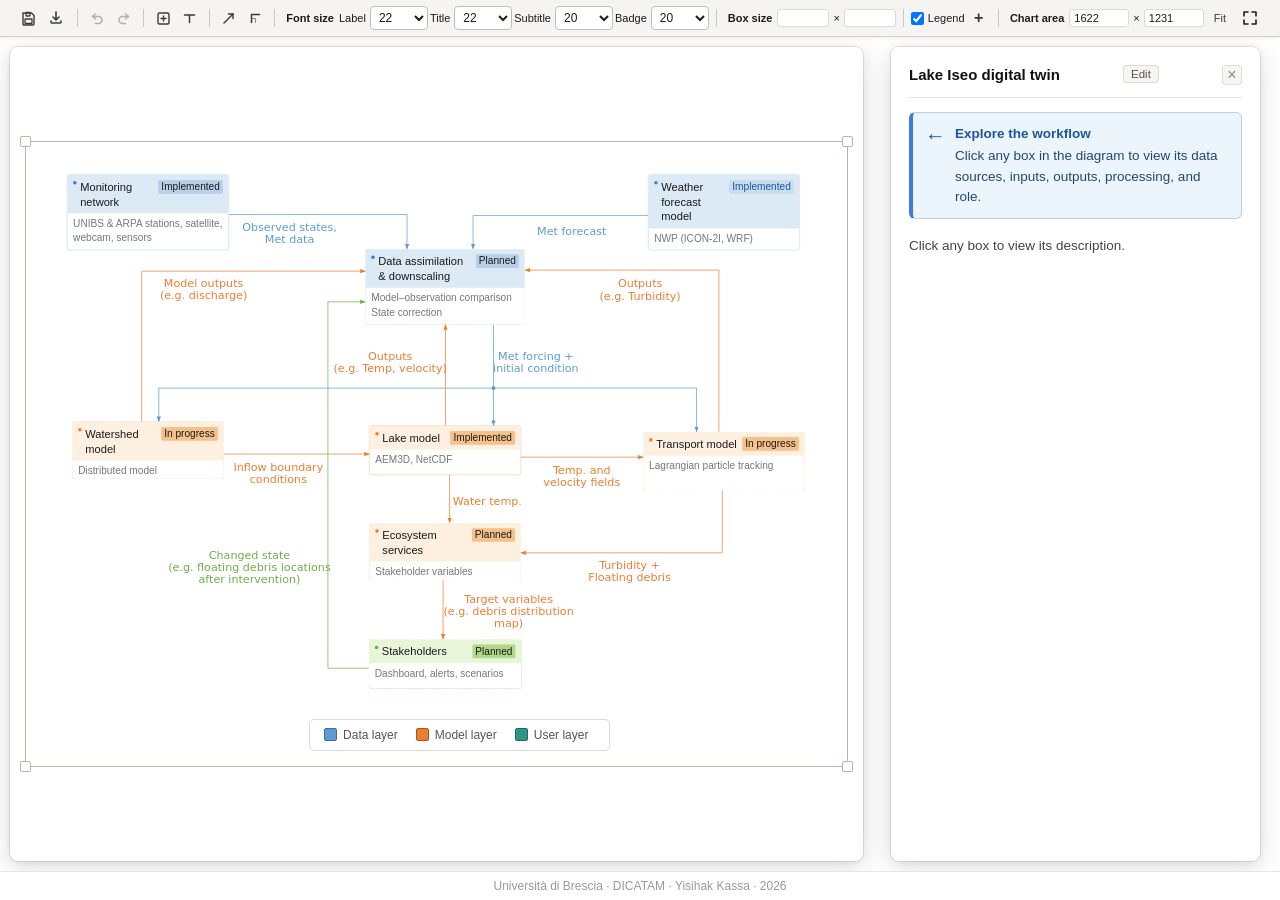
==== commit 816c74a8: "charts: sync wiki/charts from EcoTwin project Co-Authored-By: Claude Sonnet 5.5 <noreply@anthropic.c" ====
--- a/wiki/charts/Iseo_wiki.html
+++ b/wiki/charts/Iseo_wiki.html
@@ -347,7 +347,21 @@
           <input type="text" id="side-badge-input" oninput="onSidebarMetaInput()" placeholder="e.g. Planned">
         </label>
       </div>
-      <textarea id="side-textarea" oninput="onSidebarInput()" placeholder="Write content here.&#10;&#10;$x^2$ inline math&#10;$$\frac{a}{b}$$ display math"></textarea>
+      <div class="side-format-toolbar" aria-label="Sidebar text formatting">
+        <button type="button" id="side-undo-btn" onclick="sidebarUndo()" title="Undo (Ctrl+Z)" disabled>↶</button>
+        <button type="button" id="side-redo-btn" onclick="sidebarRedo()" title="Redo (Ctrl+Y)" disabled>↷</button>
+        <button type="button" onclick="formatSidebarSelection('bold')" title="Bold"><strong>B</strong></button>
+        <button type="button" onclick="formatSidebarSelection('italic')" title="Italic"><em>I</em></button>
+        <button type="button" onclick="formatSidebarSelection('code')" title="Inline code">&lt;/&gt;</button>
+        <button type="button" onclick="formatSidebarSelection('equation')" title="Inline LaTeX equation">$</button>
+        <button type="button" onclick="formatSidebarSelection('heading')" title="Heading">H</button>
+        <button type="button" onclick="formatSidebarSelection('list')" title="Bulleted list">•</button>
+        <button type="button" onclick="formatSidebarSelection('link')" title="Link">🔗</button>
+        <span class="side-color-control" title="Text colour">
+          <input type="color" id="side-color-input" value="#1a55a0" onchange="formatSidebarSelection('color')" aria-label="Apply text colour">
+        </span>
+      </div>
+      <textarea id="side-textarea" onbeforeinput="captureSidebarHistory(event)" oninput="onSidebarInput()" placeholder="Write content here.&#10;&#10;$x^2$ inline math&#10;$$\frac{a}{b}$$ display math"></textarea>
       <div class="side-math-hint"># Heading · **bold** · *italic* · `code` · [text](url) · - list · --- · $…$ math · Ctrl+S</div>
     </div>
   </div>
--- a/wiki/charts/chart.css
+++ b/wiki/charts/chart.css
@@ -162,11 +162,11 @@
   cursor: pointer; flex-shrink: 0;
 }
 .side-close:hover { background: #eee; }
-.side-inner h4 {
+.side-inner h4, .side-inner h5, .side-inner h6 {
   font-size: 11px; letter-spacing: 0.08em; text-transform: uppercase;
-  color: #999; margin: 14px 0 5px; font-weight: 600;
-}
-.side-inner h4:first-of-type { margin-top: 0; }
+  color: #1a55a0; margin: 14px 0 5px; font-weight: 600;
+}
+.side-inner h4:first-of-type, .side-inner h5:first-of-type, .side-inner h6:first-of-type { margin-top: 0; }
 .side-inner p, .side-inner li { font-size: 13.5px; color: #444; line-height: 1.7; }
 .side-inner p { text-align: justify; }
 .side-inner ul { padding-left: 14px; }
@@ -177,6 +177,33 @@
 .side-inner a:hover { text-decoration: underline; }
 .side-inner em { font-style: italic; color: #555; }
 .side-inner hr { border: none; border-top: 1px solid #e0ddd8; margin: 10px 0; }
+.sidebar-discovery-callout {
+  display: flex;
+  align-items: flex-start;
+  gap: 9px;
+  margin: 0 0 16px;
+  padding: 11px 12px;
+  border: 1px solid #b8cfe8;
+  border-left: 4px solid #3b7dd8;
+  border-radius: 6px;
+  background: #edf5fc;
+  color: #24476c;
+  font-size: 13.5px;
+  line-height: 1.5;
+  text-align: left;
+}
+.sidebar-discovery-callout strong {
+  display: block;
+  margin-bottom: 2px;
+  color: #1a55a0;
+}
+.sidebar-discovery-icon {
+  flex: 0 0 auto;
+  color: #1a55a0;
+  font-size: 21px;
+  line-height: 1;
+  transform: translateY(1px);
+}
 .tags { display: flex; flex-wrap: wrap; gap: 4px; margin-top: 4px; }
 .tag {
   background: #f7f5f1; border: 1px solid #dedad4; border-radius: 3px;
@@ -194,6 +221,22 @@
   transition: box-shadow 0.12s;
 }
 .node:hover { box-shadow: 0 2px 10px rgba(0,0,0,0.1); }
+.sidebar-discovery .node:not(.text-only) {
+  animation: sidebar-discovery-pulse 1.8s ease-in-out infinite;
+}
+.sidebar-discovery .node:not(.text-only):hover {
+  box-shadow: 0 0 0 3px rgba(59,125,216,0.34), 0 5px 16px rgba(0,0,0,0.16);
+}
+@keyframes sidebar-discovery-pulse {
+  0%, 100% { box-shadow: 0 0 0 0 rgba(59,125,216,0); }
+  50% { box-shadow: 0 0 0 3px rgba(59,125,216,0.28); }
+}
+@media (prefers-reduced-motion: reduce) {
+  .sidebar-discovery .node:not(.text-only) {
+    animation: none;
+    box-shadow: 0 0 0 2px rgba(59,125,216,0.25);
+  }
+}
 .node.active { box-shadow: 0 0 0 2px #3b7dd8; }
 body.arrow-selected .node:hover { box-shadow: none !important; cursor: default !important; }
 body.arrow-selected .node .rh    { pointer-events: none !important; background: none !important; }
@@ -568,6 +611,26 @@
   color: #333; background: #fff;
 }
 .side-edit-field input:focus { outline: none; border-color: #b8cfe8; }
+.side-format-toolbar {
+  display: flex; align-items: center; flex-wrap: wrap; gap: 4px;
+  margin-bottom: 7px; flex-shrink: 0;
+}
+.side-format-toolbar > button,
+.side-color-control button {
+  min-width: 27px; height: 25px; padding: 2px 6px;
+  border: 1px solid #dedad4; border-radius: 4px;
+  background: #fff; color: #444; cursor: pointer; font-family: inherit;
+}
+.side-format-toolbar > button:hover,
+.side-color-control button:hover { background: #ede9e2; }
+.side-format-toolbar button:disabled {
+  opacity: 0.38; cursor: default; background: #f7f5f1;
+}
+.side-color-control { display: inline-flex; align-items: center; gap: 3px; }
+.side-color-control input[type="color"] {
+  width: 25px; height: 25px; padding: 2px; border: 1px solid #dedad4;
+  border-radius: 4px; background: #fff; cursor: pointer;
+}
 #side-textarea {
   flex: 1; width: 100%; box-sizing: border-box;
   border: 1px solid #dedad4; border-radius: 4px;
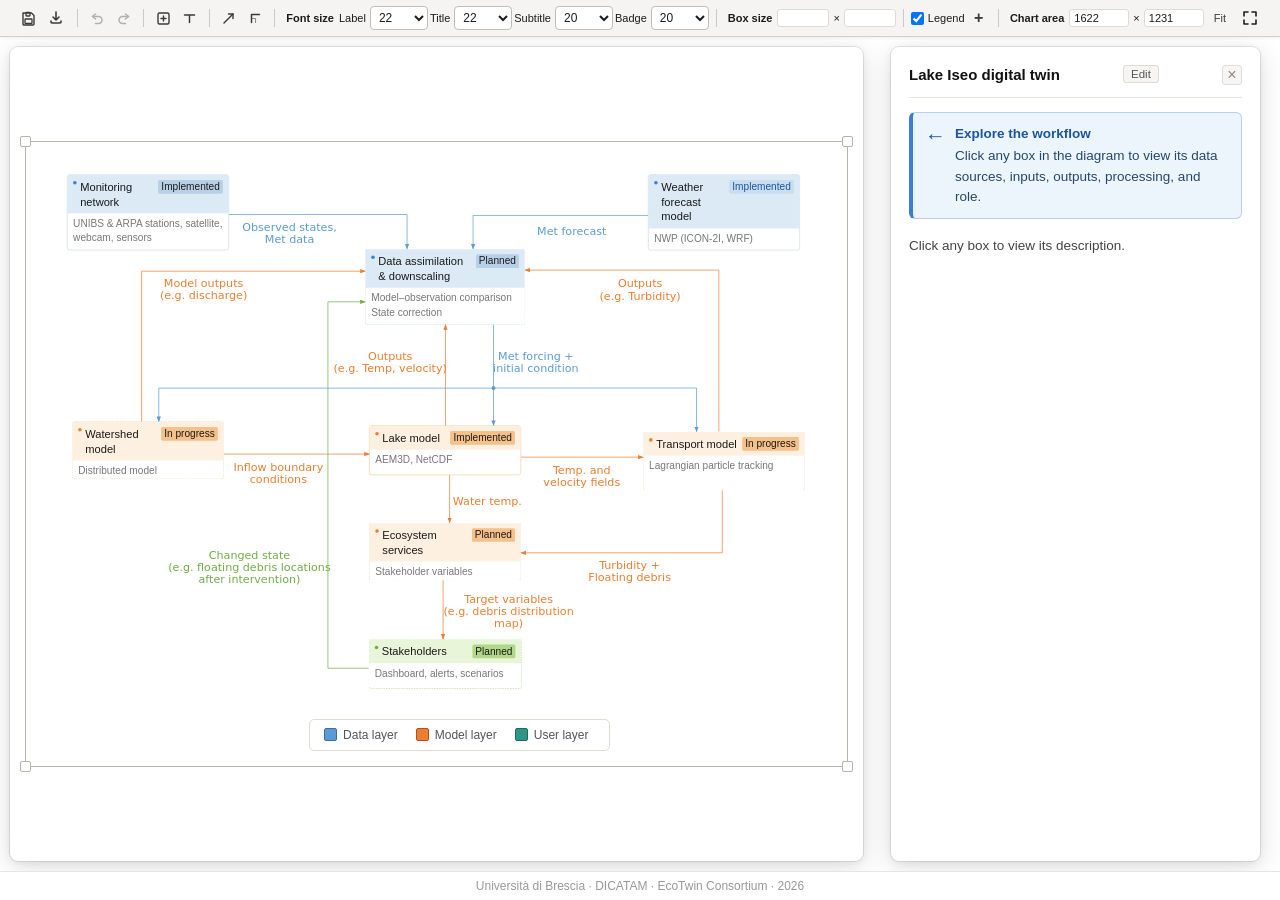
==== commit cd1c400e: "Publish charts 2026-10-06 07:47 UTC" ====
--- a/wiki/charts/Iseo_wiki.html
+++ b/wiki/charts/Iseo_wiki.html
@@ -370,7 +370,7 @@
 <div id="ui-tooltip"></div>
 
 <footer>
-  <span id="footer-text">Università di Brescia · DICATAM · Yisihak Kassa · 2026</span>
+  <span id="footer-text">Università di Brescia · DICATAM · EcoTwin Consortium · 2026</span>
 </footer>
 
 <script id="chart-document" type="application/json">
@@ -1100,7 +1100,7 @@
   "split": {
     "w": 369
   },
-  "footer": "Università di Brescia · DICATAM · Yisihak Kassa · 2026"
+  "footer": "Università di Brescia · DICATAM · EcoTwin Consortium · 2026"
 }
 </script>
 <script>var PUBLISHED = false;</script>
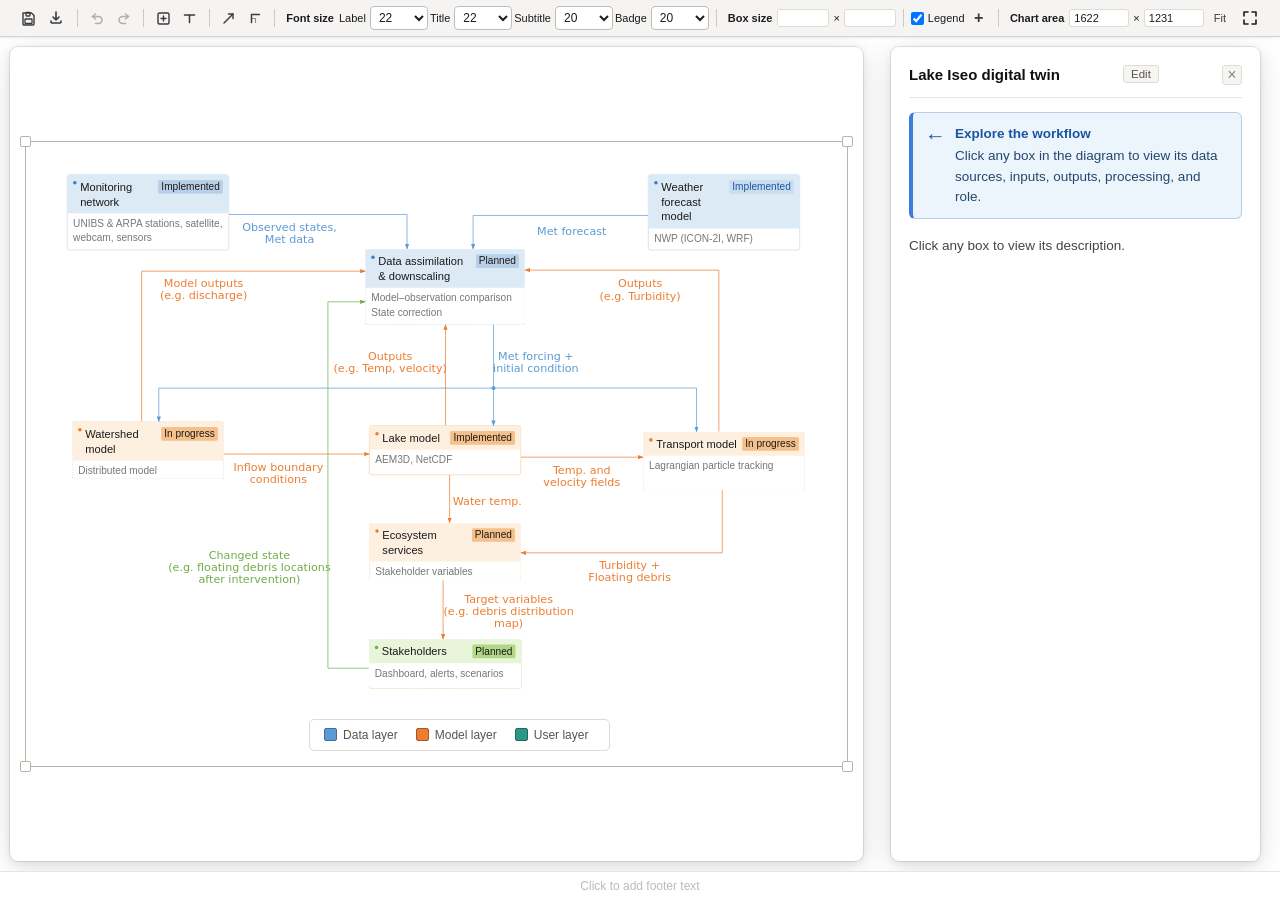
==== commit 0781f2a5: "Publish charts 2026-10-06 07:49 UTC" ====
--- a/wiki/charts/Iseo_wiki.html
+++ b/wiki/charts/Iseo_wiki.html
@@ -370,7 +370,7 @@
 <div id="ui-tooltip"></div>
 
 <footer>
-  <span id="footer-text">Università di Brescia · DICATAM · EcoTwin Consortium · 2026</span>
+  <span id="footer-text"></span>
 </footer>
 
 <script id="chart-document" type="application/json">
@@ -1100,7 +1100,7 @@
   "split": {
     "w": 369
   },
-  "footer": "Università di Brescia · DICATAM · EcoTwin Consortium · 2026"
+  "footer": ""
 }
 </script>
 <script>var PUBLISHED = false;</script>
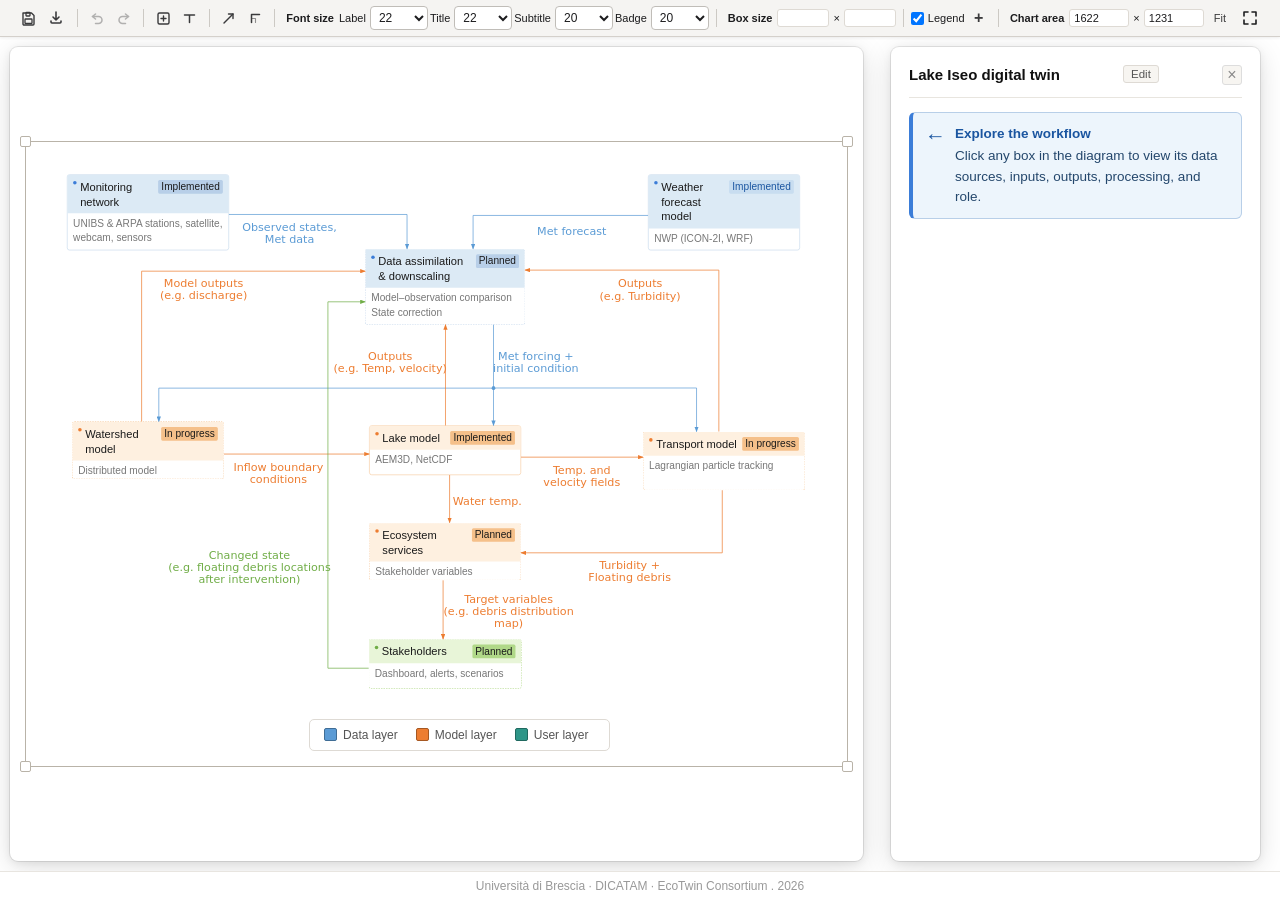
==== commit 81474fbf: "Publish charts 2026-10-06 07:53 UTC" ====
--- a/wiki/charts/Iseo_wiki.html
+++ b/wiki/charts/Iseo_wiki.html
@@ -725,7 +725,7 @@
     "dash": "# Stack\nReact + Vite + D3.js frontend, FastAPI backend. Reads forecast archive NetCDF directly, without an intermediate database for simulation data.\n\n# Current views\n- Depth–time temperature heatmap (click to select time/depth)\n- Vertical temperature profile at selected time\n- Surface temperature time series\n- Depth-specific temperature time series\n\n# Aggregation\nRaw / daily / weekly / monthly with avg / min / max / median, all computed in the browser.\n\n# Future additions\nDO profiles, turbidity, velocity maps, scenario comparison, threshold alerts.",
     "stk": "# Status\nPlanned. Engagement begins once the dashboard prototype is ready.\n\n# Groups\n- Dam operators: real-time level forecasts and gate scenario testing\n- ARPA Lombardia: model outputs and validation data sharing\n- Water utilities: intake temperature and level forecasts\n- Municipal authorities: flood and drought early warning\n\n# Feedback loop\nDam gate control decisions translate back into AEM3D boundary conditions (offtake rates, outlet levels), closing the operational digital twin loop.",
     "cnode_1780556617482": "# Status\nPlanned. This statistical downscaling layer sits between the NWP model and the lake and watershed models.\n\n# Purpose\nRefine coarse ICON-2I fields toward local conditions the 2 km grid cannot resolve, such as wind channelling near Iseo, using monitoring-network observations as a reference.\n\n# Approach\nStatistical / empirical correction. Method to be defined.",
-    "_overview_": "Click any box to view its description.",
+    "_overview_": "",
     "_overview_title_": "Lake Iseo digital twin"
   },
   "arrows": [
@@ -1100,7 +1100,7 @@
   "split": {
     "w": 369
   },
-  "footer": ""
+  "footer": "Università di Brescia · DICATAM · EcoTwin Consortium . 2026"
 }
 </script>
 <script>var PUBLISHED = false;</script>
